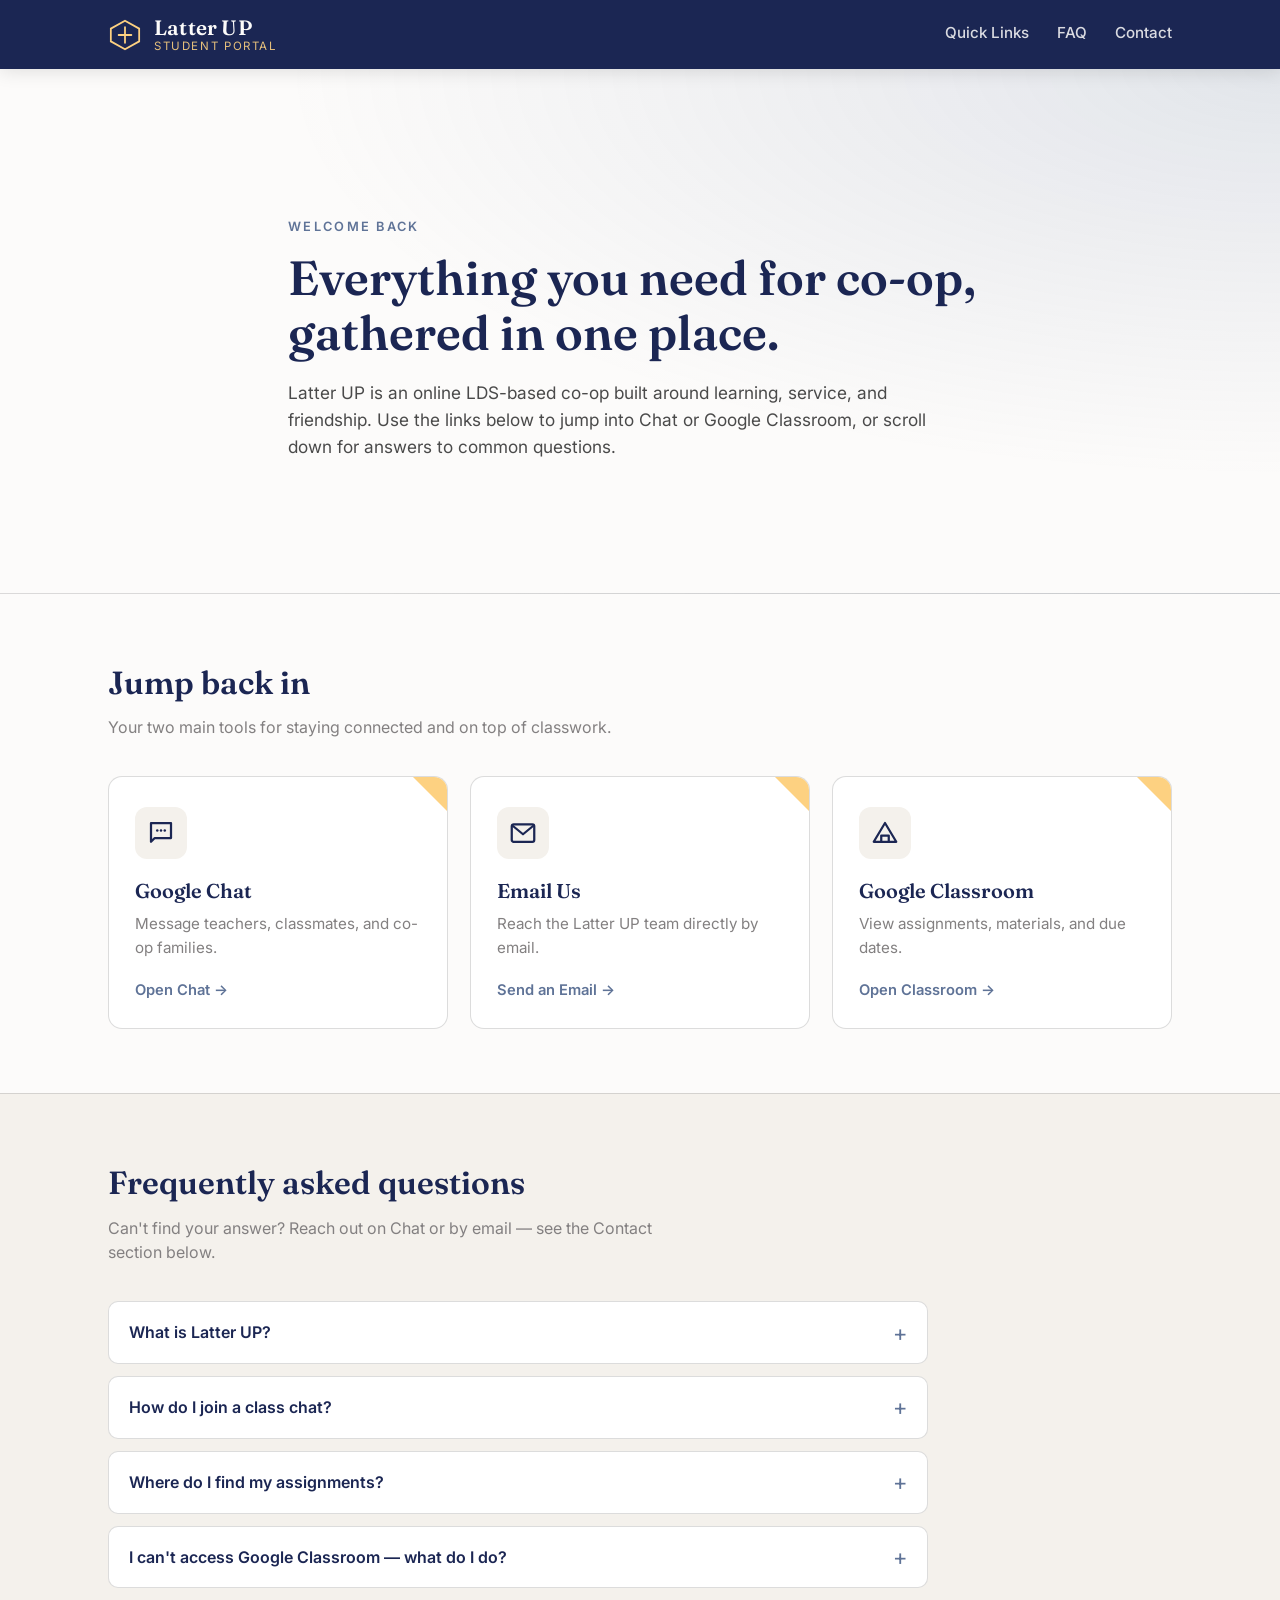
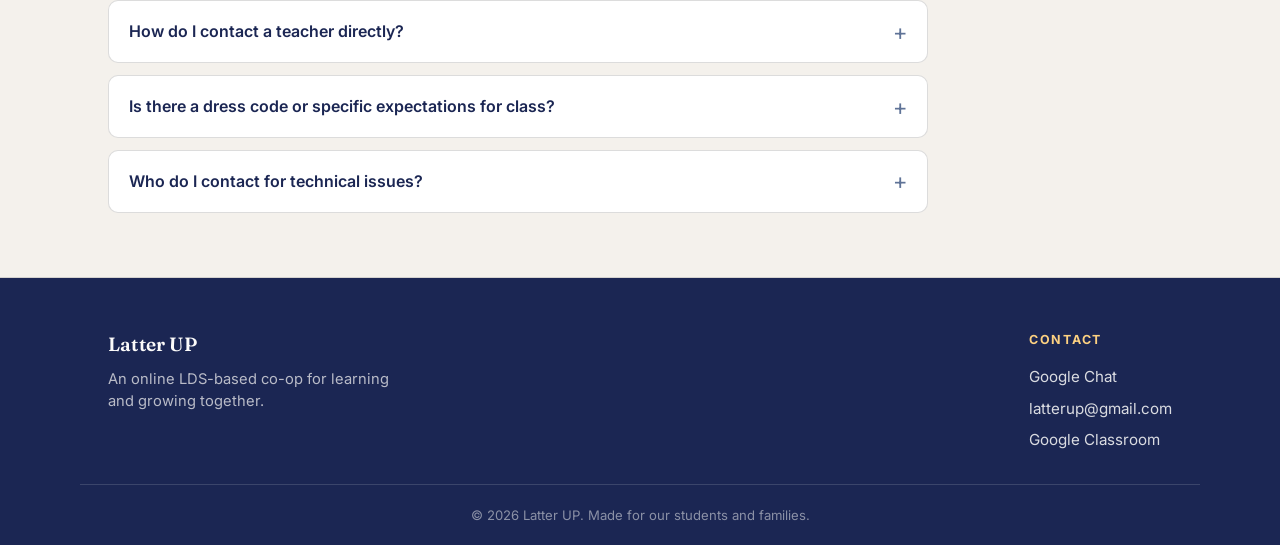
==== index.html @ f92e7be7 "test" ====
<!DOCTYPE html>
<html lang="en">
<head>
<meta charset="UTF-8">
<meta name="viewport" content="width=device-width, initial-scale=1.0">
<title>Latter UP — Student Portal</title>
<meta name="description" content="Student portal for Latter UP, an online LDS-based co-op. Find quick links to Google Chat, email, Google Classroom, and answers to common questions.">
<link rel="icon" href="assets/favicon.svg" type="image/svg+xml">
<link rel="preconnect" href="https://fonts.googleapis.com">
<link rel="preconnect" href="https://fonts.gstatic.com" crossorigin>
<link href="https://fonts.googleapis.com/css2?family=Fraunces:opsz,wght@9..144,400;9..144,500;9..144,600;9..144,700&family=Inter:wght@400;500;600;700&display=swap" rel="stylesheet">
<link rel="stylesheet" href="styles.css">
</head>
<body>

<a class="skip-link" href="#main">Skip to content</a>

<header class="site-header">
  <div class="wrap header-inner">
    <a class="brand" href="#top">
      <span class="brand-mark" aria-hidden="true">
        <svg viewBox="0 0 48 48" width="34" height="34">
          <path d="M24 4 L44 15 V33 L24 44 L4 33 V15 Z" fill="none" stroke="currentColor" stroke-width="2.5"/>
          <path d="M24 13 L24 35 M15 24 L33 24" stroke="currentColor" stroke-width="2.5" stroke-linecap="round"/>
        </svg>
      </span>
      <span class="brand-text">
        <span class="brand-name">Latter UP</span>
        <span class="brand-sub">Student Portal</span>
      </span>
    </a>
    <nav class="site-nav" aria-label="Primary">
      <a href="#links">Quick Links</a>
      <a href="#faq">FAQ</a>
      <a href="#contact">Contact</a>
    </nav>
  </div>
</header>

<main id="main">

  <section class="hero" id="top">
    <div class="wrap hero-inner">
      <p class="eyebrow">Welcome back</p>
      <h1>Everything you need for co-op,<br> gathered in one place.</h1>
      <p class="hero-lede">
        Latter UP is an online LDS-based co-op built around learning, service, and friendship.
        Use the links below to jump into Chat or Google Classroom, or scroll down for answers
        to common questions.
      </p>
    </div>
  </section>

  <section class="links" id="links">
    <div class="wrap">
      <h2 class="section-title">Jump back in</h2>
      <p class="section-sub">Your two main tools for staying connected and on top of classwork.</p>

      <div class="card-grid">

        <a class="portal-card" href="https://mail.google.com/chat" target="_blank" rel="noopener">
          <span class="corner-fold" aria-hidden="true"></span>
          <span class="card-icon" aria-hidden="true">
            <svg viewBox="0 0 24 24" width="30" height="30" fill="none" stroke="currentColor" stroke-width="1.8">
              <path d="M4 4h16v12H7l-3 3V4z" stroke-linejoin="round"/>
              <circle cx="9" cy="10" r="1" fill="currentColor" stroke="none"/>
              <circle cx="12" cy="10" r="1" fill="currentColor" stroke="none"/>
              <circle cx="15" cy="10" r="1" fill="currentColor" stroke="none"/>
            </svg>
          </span>
          <span class="card-title">Google Chat</span>
          <span class="card-desc">Message teachers, classmates, and co-op families.</span>
          <span class="card-cta">Open Chat →</span>
        </a>

        <a class="portal-card" href="mailto:latterup@gmail.com" target="_blank" rel="noopener">
          <span class="corner-fold" aria-hidden="true"></span>
          <span class="card-icon" aria-hidden="true">
            <svg viewBox="0 0 24 24" width="30" height="30" fill="none" stroke="currentColor" stroke-width="1.8">
              <rect x="3" y="5" width="18" height="14" rx="1.5"/>
              <path d="M3.5 6 12 13 20.5 6" stroke-linecap="round" stroke-linejoin="round"/>
            </svg>
          </span>
          <span class="card-title">Email Us</span>
          <span class="card-desc">Reach the Latter UP team directly by email.</span>
          <span class="card-cta">Send an Email →</span>
        </a>

        <a class="portal-card" href="https://classroom.google.com" target="_blank" rel="noopener">
          <span class="corner-fold" aria-hidden="true"></span>
          <span class="card-icon" aria-hidden="true">
            <svg viewBox="0 0 24 24" width="30" height="30" fill="none" stroke="currentColor" stroke-width="1.8">
              <path d="M3 19 12 4l9 15z" stroke-linejoin="round"/>
              <path d="M9 19v-5h6v5" stroke-linejoin="round"/>
            </svg>
          </span>
          <span class="card-title">Google Classroom</span>
          <span class="card-desc">View assignments, materials, and due dates.</span>
          <span class="card-cta">Open Classroom →</span>
        </a>

      </div>
    </div>
  </section>

  <section class="faq" id="faq">
    <div class="wrap">
      <h2 class="section-title">Frequently asked questions</h2>
      <p class="section-sub">Can't find your answer? Reach out on Chat or by email — see the Contact section below.</p>

      <!-- =====================================================
           FAQ LIST — edit directly here, no separate file needed.

           TO ADD A QUESTION:
             Copy one whole <details class="faq-item"> ... </details>
             block below and paste it before </div> (the closing
             tag right above the comment that says END FAQ LIST).
             Change the question text inside <summary> and the
             answer text inside <div class="faq-answer">.

           TO REMOVE A QUESTION:
             Delete its whole <details class="faq-item"> ... </details>
             block.

           TO EDIT A QUESTION:
             Just change the text. You can use <a href="...">link
             text</a> for links inside an answer.
           ===================================================== -->
      <div class="faq-list">

        <details class="faq-item">
          <summary class="faq-question">What is Latter UP?</summary>
          <div class="faq-answer">
            <p>Latter UP is an online, LDS-based co-op that brings students together for classes, community, and gospel learning in a virtual setting.</p>
          </div>
        </details>

        <details class="faq-item">
          <summary class="faq-question">How do I join a class chat?</summary>
          <div class="faq-answer">
            <p>Click the Google Chat button above, or go directly to <a href="https://mail.google.com/chat" target="_blank" rel="noopener">mail.google.com/chat</a>. Make sure you're signed in with the Google account you registered with.</p>
          </div>
        </details>

        <details class="faq-item">
          <summary class="faq-question">Where do I find my assignments?</summary>
          <div class="faq-answer">
            <p>All assignments, materials, and due dates are posted in Google Classroom. Use the Google Classroom button above to jump straight there.</p>
          </div>
        </details>

        <details class="faq-item">
          <summary class="faq-question">I can't access Google Classroom — what do I do?</summary>
          <div class="faq-answer">
            <p>First, make sure you're logged in with the correct Google account. If you're still having trouble, message us on Google Chat or send an email to <a href="mailto:studentleadership@latterup.org">studentleadership@latterup.org</a> and we'll get you sorted out.</p>
          </div>
        </details>

        <details class="faq-item">
          <summary class="faq-question">How do I contact a teacher directly?</summary>
          <div class="faq-answer">
            <p>Teachers can be messaged directly through Google Chat. If you're not sure who to reach out to, send a general message or email and we'll point you in the right direction.</p>
          </div>
        </details>

        <details class="faq-item">
          <summary class="faq-question">Is there a dress code or specific expectations for class?</summary>
          <div class="faq-answer">
            <p>Yes — expectations are outlined in each class's Google Classroom page under the "About" section. If you can't find them, ask your teacher directly.</p>
          </div>
        </details>

        <details class="faq-item">
          <summary class="faq-question">Who do I contact for technical issues?</summary>
          <div class="faq-answer">
            <p>For any tech trouble (login issues, video/audio problems, etc.), email <a href="mailto:studentleadership@latterup.org">studentleadership@latterup.org</a> and include a short description of the issue.</p>
          </div>
        </details>

      </div>
      <!-- END FAQ LIST -->

    </div>
  </section>

</main>

<footer class="site-footer" id="contact">
  <div class="wrap footer-inner">
    <div class="footer-brand">
      <span class="brand-name">Latter UP</span>
      <p>An online LDS-based co-op for learning and growing together.</p>
    </div>
    <div class="footer-links">
      <h3>Contact</h3>
      <a href="https://mail.google.com/chat" target="_blank" rel="noopener">Google Chat</a>
      <a href="mailto:latterup@gmail.com">latterup@gmail.com</a>
      <a href="https://classroom.google.com" target="_blank" rel="noopener">Google Classroom</a>
    </div>
  </div>
  <p class="footer-note">© <span id="year"></span> Latter UP. Made for our students and families.</p>
</footer>

<script src="script.js"></script>
</body>
</html>
---- styles.css ----
/* ==========================================================================
   Latter UP Student Portal — Styles
   Theme tokens live at the top of this file. Change colors/fonts here.
   ========================================================================== */

:root {
  /* --- Brand palette (from the provided hex codes) --- */
  --navy: #1B2653;      /* headers, nav, primary text on light */
  --slate: #5F7397;     /* secondary accents, links, hover */
  --cream: #FCFBFA;     /* page background */
  --stone: #838081;     /* muted text, borders */
  --gold: #FDD181;      /* CTA accent, highlights */

  /* --- Derived tones --- */
  --navy-soft: #26315f;
  --cream-dim: #f4f1ec;
  --gold-deep: #f0b95a;
  --stone-line: rgba(131, 128, 129, 0.28);

  /* --- Type --- */
  --font-display: 'Fraunces', Georgia, serif;
  --font-body: 'Inter', -apple-system, BlinkMacSystemFont, 'Segoe UI', sans-serif;

  /* --- Layout --- */
  --wrap: 1120px;
  --radius: 14px;
  --shadow: 0 10px 30px -12px rgba(27, 38, 83, 0.25);
}

* { box-sizing: border-box; }
html { scroll-behavior: smooth; }

body {
  margin: 0;
  font-family: var(--font-body);
  background: var(--cream);
  color: var(--navy);
  line-height: 1.55;
  -webkit-font-smoothing: antialiased;
}

img, svg { display: block; max-width: 100%; }

.wrap {
  max-width: var(--wrap);
  margin: 0 auto;
  padding: 0 28px;
}

a { color: inherit; text-decoration: none; }

.skip-link {
  position: absolute;
  left: -999px;
  top: auto;
  background: var(--navy);
  color: var(--cream);
  padding: 12px 18px;
  border-radius: 8px;
  z-index: 100;
}
.skip-link:focus {
  left: 16px;
  top: 16px;
}

:focus-visible {
  outline: 3px solid var(--gold-deep);
  outline-offset: 3px;
}

/* ---------- Header ---------- */
.site-header {
  background: var(--navy);
  color: var(--cream);
  position: sticky;
  top: 0;
  z-index: 50;
  box-shadow: 0 2px 18px rgba(0,0,0,0.12);
}

.header-inner {
  display: flex;
  align-items: center;
  justify-content: space-between;
  padding-top: 16px;
  padding-bottom: 16px;
}

.brand {
  display: flex;
  align-items: center;
  gap: 12px;
}
.brand-mark {
  color: var(--gold);
  display: inline-flex;
  flex-shrink: 0;
}
.brand-text {
  display: flex;
  flex-direction: column;
  line-height: 1.15;
}
.brand-name {
  font-family: var(--font-display);
  font-weight: 600;
  font-size: 1.3rem;
  letter-spacing: 0.01em;
}
.brand-sub {
  font-size: 0.72rem;
  text-transform: uppercase;
  letter-spacing: 0.14em;
  color: var(--gold);
  opacity: 0.9;
}

.site-nav {
  display: flex;
  gap: 28px;
}
.site-nav a {
  font-size: 0.95rem;
  font-weight: 500;
  color: var(--cream);
  opacity: 0.85;
  position: relative;
  padding-bottom: 4px;
  transition: opacity 0.2s ease;
}
.site-nav a:hover { opacity: 1; }
.site-nav a::after {
  content: "";
  position: absolute;
  left: 0; bottom: 0;
  width: 0%;
  height: 2px;
  background: var(--gold);
  transition: width 0.25s ease;
}
.site-nav a:hover::after { width: 100%; }

/* ---------- Hero ---------- */
.hero {
  background:
    radial-gradient(ellipse at top right, rgba(95,115,151,0.16), transparent 55%),
    var(--cream);
  border-bottom: 1px solid var(--stone-line);
}
.hero-inner {
  padding: 84px 28px 68px;
  max-width: 760px;
}
.eyebrow {
  font-size: 0.8rem;
  text-transform: uppercase;
  letter-spacing: 0.18em;
  color: var(--slate);
  font-weight: 600;
  margin: 0 0 14px;
}
.hero h1 {
  font-family: var(--font-display);
  font-weight: 600;
  font-size: clamp(2rem, 4.2vw, 3rem);
  line-height: 1.14;
  margin: 0 0 20px;
  color: var(--navy);
}
.hero-lede {
  font-size: 1.08rem;
  color: #4a4a4a;
  max-width: 58ch;
  margin: 0;
}

/* ---------- Section scaffolding ---------- */
section { padding: 64px 0; }
.section-title {
  font-family: var(--font-display);
  font-weight: 600;
  font-size: clamp(1.5rem, 2.6vw, 2rem);
  margin: 0 0 8px;
  color: var(--navy);
}
.section-sub {
  color: var(--stone);
  margin: 0 0 36px;
  max-width: 60ch;
  font-size: 1rem;
}

/* ---------- Portal link cards (signature element) ---------- */
.card-grid {
  display: grid;
  grid-template-columns: repeat(auto-fit, minmax(260px, 1fr));
  gap: 22px;
}

.portal-card {
  position: relative;
  display: flex;
  flex-direction: column;
  gap: 6px;
  background: #ffffff;
  border: 1px solid var(--stone-line);
  border-radius: var(--radius);
  padding: 30px 26px 26px;
  overflow: hidden;
  transition: transform 0.22s ease, box-shadow 0.22s ease, border-color 0.22s ease;
}

.portal-card .corner-fold {
  position: absolute;
  top: 0; right: 0;
  width: 0;
  height: 0;
  border-style: solid;
  border-width: 0 34px 34px 0;
  border-color: transparent var(--gold) transparent transparent;
  transition: border-width 0.22s ease;
}

.portal-card:hover,
.portal-card:focus-visible {
  transform: translateY(-4px);
  box-shadow: var(--shadow);
  border-color: var(--slate);
}
.portal-card:hover .corner-fold {
  border-width: 0 44px 44px 0;
}

.card-icon {
  color: var(--navy);
  background: var(--cream-dim);
  width: 52px;
  height: 52px;
  border-radius: 12px;
  display: flex;
  align-items: center;
  justify-content: center;
  margin-bottom: 10px;
}

.card-title {
  font-family: var(--font-display);
  font-weight: 600;
  font-size: 1.25rem;
  color: var(--navy);
}
.card-desc {
  color: var(--stone);
  font-size: 0.95rem;
}
.card-cta {
  margin-top: 14px;
  font-weight: 600;
  font-size: 0.92rem;
  color: var(--slate);
}
.portal-card:hover .card-cta { color: var(--navy); }

/* ---------- FAQ ---------- */
.faq { background: var(--cream-dim); border-top: 1px solid var(--stone-line); border-bottom: 1px solid var(--stone-line); }

.faq-list {
  display: flex;
  flex-direction: column;
  gap: 12px;
  max-width: 820px;
}

.faq-item {
  background: #ffffff;
  border: 1px solid var(--stone-line);
  border-radius: 10px;
  overflow: hidden;
}

/* Native <details>/<summary> — remove default browser arrow/triangle */
.faq-item summary.faq-question {
  list-style: none;
}
.faq-item summary.faq-question::-webkit-details-marker {
  display: none;
}

.faq-question {
  width: 100%;
  text-align: left;
  background: none;
  border: none;
  cursor: pointer;
  font-family: var(--font-body);
  font-weight: 600;
  font-size: 1rem;
  color: var(--navy);
  padding: 18px 50px 18px 20px;
  position: relative;
  display: flex;
  align-items: center;
}

.faq-question::after {
  content: "+";
  position: absolute;
  right: 20px;
  top: 50%;
  transform: translateY(-50%);
  font-size: 1.4rem;
  font-weight: 400;
  color: var(--slate);
  transition: transform 0.25s ease, color 0.25s ease;
}

.faq-item[open] .faq-question::after {
  transform: translateY(-50%) rotate(45deg);
  color: var(--gold-deep);
}

.faq-answer {
  color: #4a4a4a;
  font-size: 0.97rem;
  padding: 0 20px 20px;
}

.faq-answer p {
  margin: 0;
}

/* ---------- Footer ---------- */
.site-footer {
  background: var(--navy);
  color: var(--cream);
  padding: 52px 0 20px;
}
.footer-inner {
  display: flex;
  flex-wrap: wrap;
  justify-content: space-between;
  gap: 32px;
  padding-bottom: 32px;
  border-bottom: 1px solid rgba(252,251,250,0.14);
}
.footer-brand .brand-name {
  font-family: var(--font-display);
  font-size: 1.2rem;
  font-weight: 600;
}
.footer-brand p {
  color: rgba(252,251,250,0.7);
  max-width: 34ch;
  margin-top: 8px;
  font-size: 0.92rem;
}
.footer-links {
  display: flex;
  flex-direction: column;
  gap: 8px;
}
.footer-links h3 {
  font-size: 0.78rem;
  text-transform: uppercase;
  letter-spacing: 0.14em;
  color: var(--gold);
  margin: 0 0 8px;
}
.footer-links a {
  color: rgba(252,251,250,0.85);
  font-size: 0.95rem;
  transition: color 0.2s ease;
}
.footer-links a:hover { color: var(--gold); }

.footer-note {
  text-align: center;
  color: rgba(252,251,250,0.5);
  font-size: 0.82rem;
  margin: 20px 0 0;
}

/* ---------- Responsive ---------- */
@media (max-width: 640px) {
  .site-nav { gap: 18px; }
  .header-inner { flex-wrap: wrap; gap: 12px; }
  .hero-inner { padding: 56px 24px 48px; }
  section { padding: 48px 0; }
}
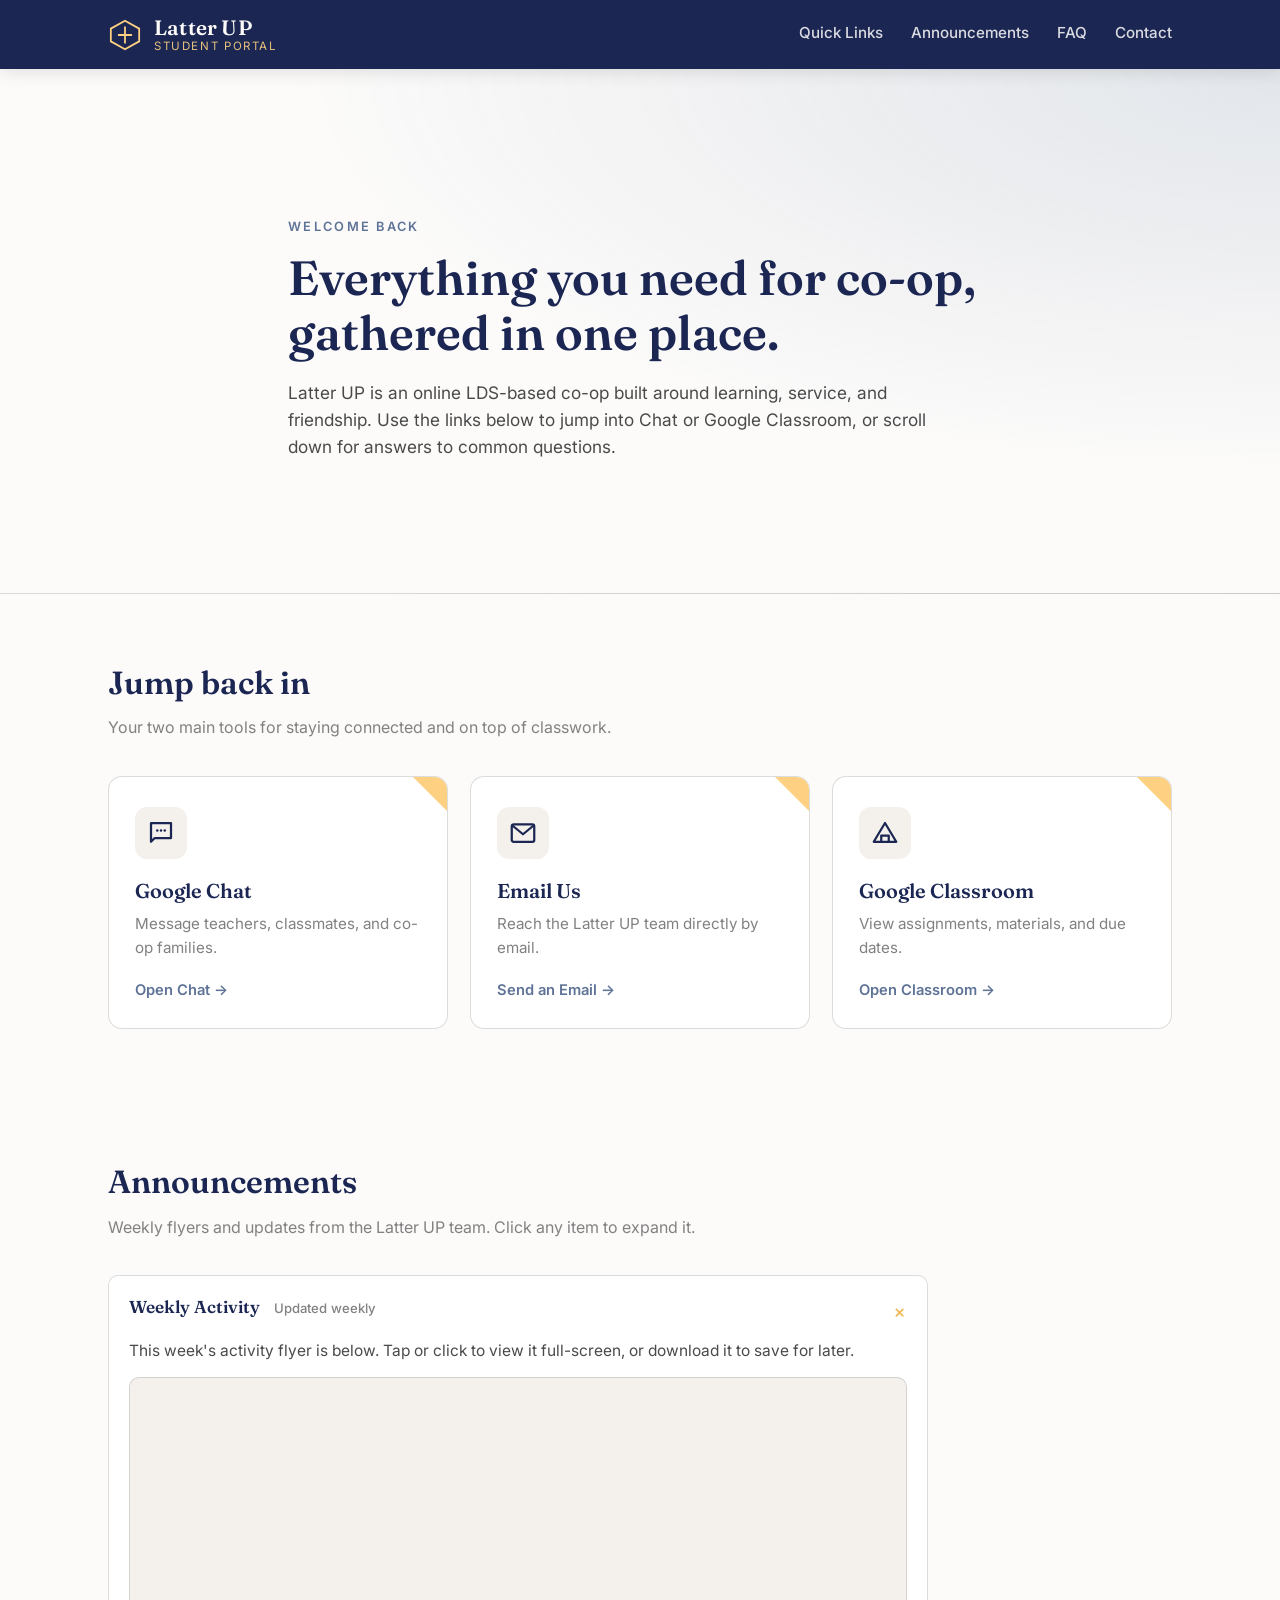
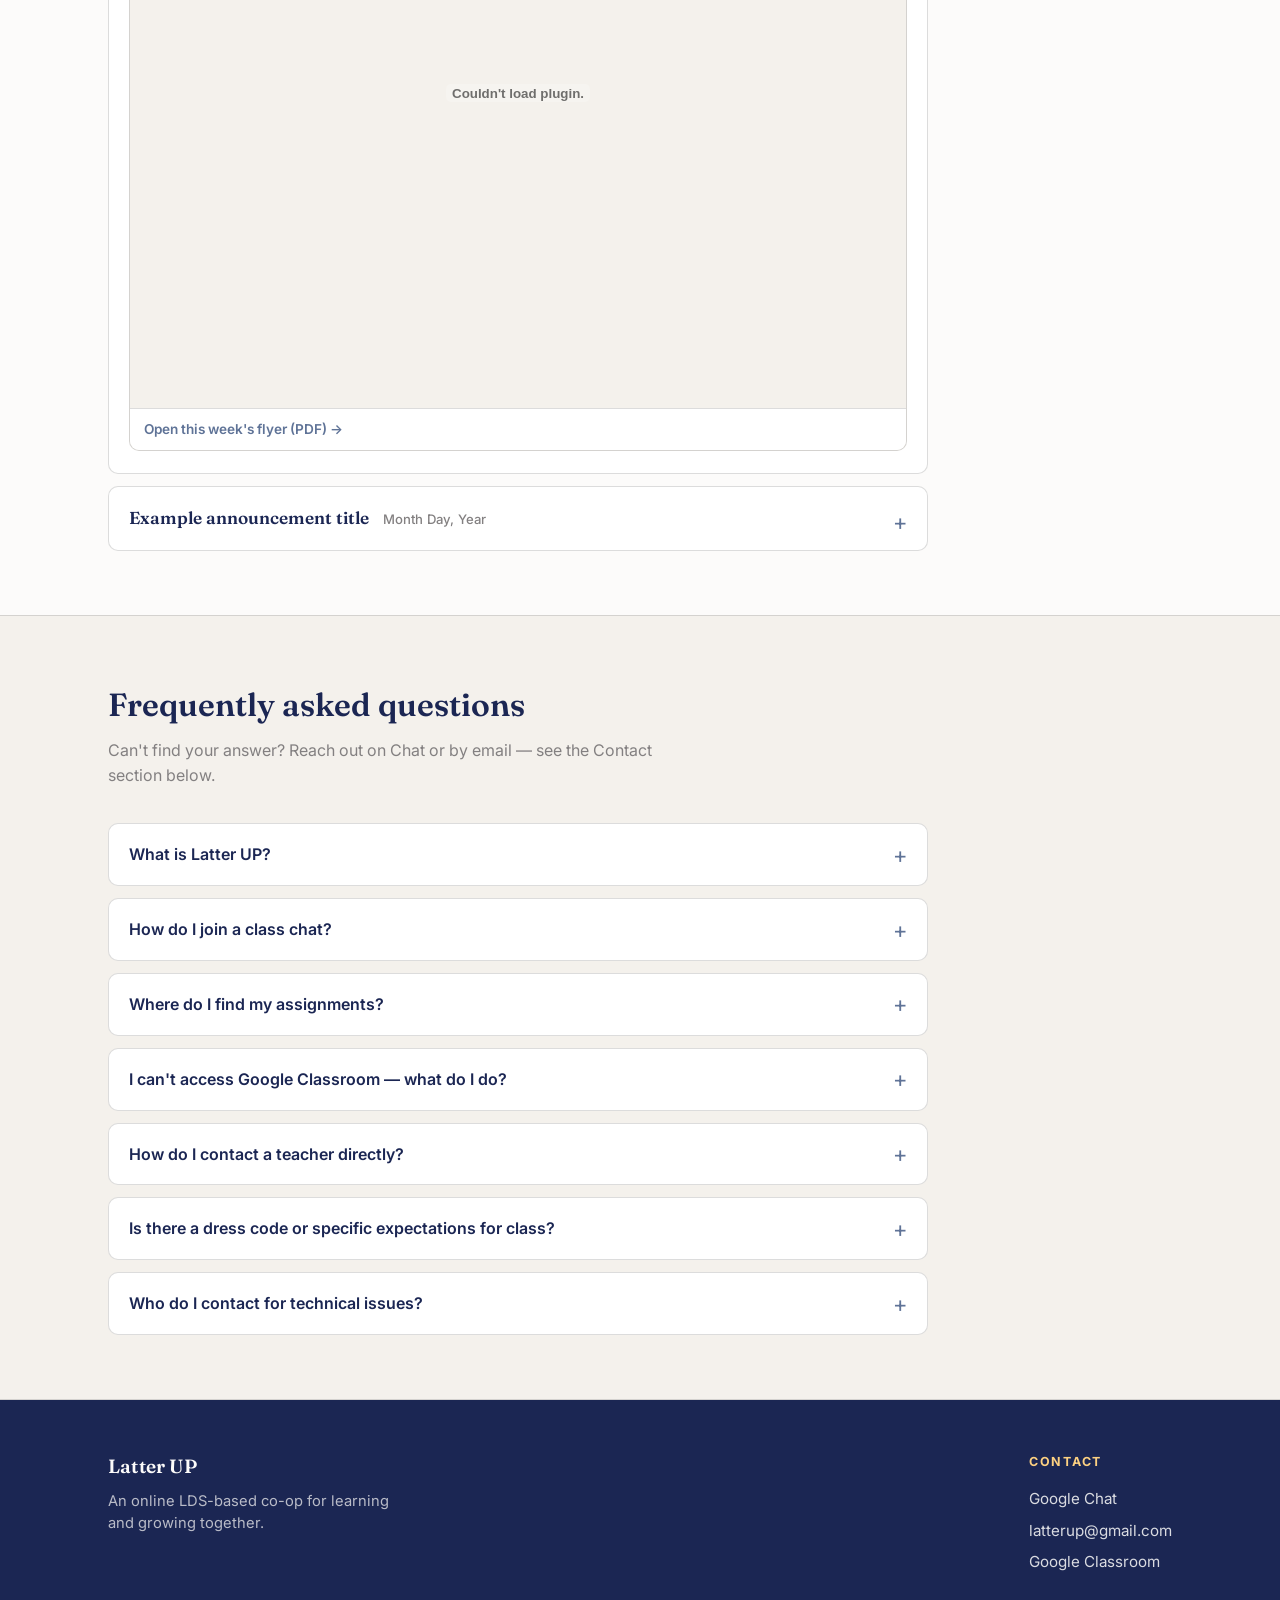
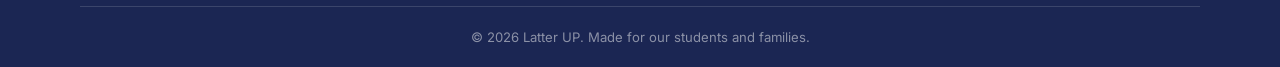
==== commit c9d9c19c: "test" ====
--- a/index.html
+++ b/index.html
@@ -31,6 +31,7 @@
     </a>
     <nav class="site-nav" aria-label="Primary">
       <a href="#links">Quick Links</a>
+      <a href="#announcements">Announcements</a>
       <a href="#faq">FAQ</a>
       <a href="#contact">Contact</a>
     </nav>
@@ -103,83 +104,19 @@
     </div>
   </section>
 
+  <section class="announcements" id="announcements">
+    <div class="wrap">
+      <h2 class="section-title">Announcements</h2>
+      <p class="section-sub">Weekly flyers and updates from the Latter UP team. Click any item to expand it.</p>
+      <div id="announcements-list" class="announcements-list"><!-- Populated by announcements-data.js --></div>
+    </div>
+  </section>
+
   <section class="faq" id="faq">
     <div class="wrap">
       <h2 class="section-title">Frequently asked questions</h2>
       <p class="section-sub">Can't find your answer? Reach out on Chat or by email — see the Contact section below.</p>
-
-      <!-- =====================================================
-           FAQ LIST — edit directly here, no separate file needed.
-
-           TO ADD A QUESTION:
-             Copy one whole <details class="faq-item"> ... </details>
-             block below and paste it before </div> (the closing
-             tag right above the comment that says END FAQ LIST).
-             Change the question text inside <summary> and the
-             answer text inside <div class="faq-answer">.
-
-           TO REMOVE A QUESTION:
-             Delete its whole <details class="faq-item"> ... </details>
-             block.
-
-           TO EDIT A QUESTION:
-             Just change the text. You can use <a href="...">link
-             text</a> for links inside an answer.
-           ===================================================== -->
-      <div class="faq-list">
-
-        <details class="faq-item">
-          <summary class="faq-question">What is Latter UP?</summary>
-          <div class="faq-answer">
-            <p>Latter UP is an online, LDS-based co-op that brings students together for classes, community, and gospel learning in a virtual setting.</p>
-          </div>
-        </details>
-
-        <details class="faq-item">
-          <summary class="faq-question">How do I join a class chat?</summary>
-          <div class="faq-answer">
-            <p>Click the Google Chat button above, or go directly to <a href="https://mail.google.com/chat" target="_blank" rel="noopener">mail.google.com/chat</a>. Make sure you're signed in with the Google account you registered with.</p>
-          </div>
-        </details>
-
-        <details class="faq-item">
-          <summary class="faq-question">Where do I find my assignments?</summary>
-          <div class="faq-answer">
-            <p>All assignments, materials, and due dates are posted in Google Classroom. Use the Google Classroom button above to jump straight there.</p>
-          </div>
-        </details>
-
-        <details class="faq-item">
-          <summary class="faq-question">I can't access Google Classroom — what do I do?</summary>
-          <div class="faq-answer">
-            <p>First, make sure you're logged in with the correct Google account. If you're still having trouble, message us on Google Chat or send an email to <a href="mailto:studentleadership@latterup.org">studentleadership@latterup.org</a> and we'll get you sorted out.</p>
-          </div>
-        </details>
-
-        <details class="faq-item">
-          <summary class="faq-question">How do I contact a teacher directly?</summary>
-          <div class="faq-answer">
-            <p>Teachers can be messaged directly through Google Chat. If you're not sure who to reach out to, send a general message or email and we'll point you in the right direction.</p>
-          </div>
-        </details>
-
-        <details class="faq-item">
-          <summary class="faq-question">Is there a dress code or specific expectations for class?</summary>
-          <div class="faq-answer">
-            <p>Yes — expectations are outlined in each class's Google Classroom page under the "About" section. If you can't find them, ask your teacher directly.</p>
-          </div>
-        </details>
-
-        <details class="faq-item">
-          <summary class="faq-question">Who do I contact for technical issues?</summary>
-          <div class="faq-answer">
-            <p>For any tech trouble (login issues, video/audio problems, etc.), email <a href="mailto:studentleadership@latterup.org">studentleadership@latterup.org</a> and include a short description of the issue.</p>
-          </div>
-        </details>
-
-      </div>
-      <!-- END FAQ LIST -->
-
+      <div id="faq-list" class="faq-list"><!-- Populated by faq-data.js --></div>
     </div>
   </section>
 
@@ -201,6 +138,8 @@
   <p class="footer-note">© <span id="year"></span> Latter UP. Made for our students and families.</p>
 </footer>
 
+<script src="faq-data.js"></script>
+<script src="announcements-data.js"></script>
 <script src="script.js"></script>
 </body>
 </html>
--- a/styles.css
+++ b/styles.css
@@ -262,6 +262,118 @@
 }
 .portal-card:hover .card-cta { color: var(--navy); }
 
+/* ---------- Announcements ---------- */
+.announcements { background: var(--cream); }
+
+.announcements-list {
+  display: flex;
+  flex-direction: column;
+  gap: 12px;
+  max-width: 820px;
+}
+
+.announcement-item {
+  background: #ffffff;
+  border: 1px solid var(--stone-line);
+  border-radius: 10px;
+  overflow: hidden;
+}
+
+.announcement-item summary.announcement-question {
+  list-style: none;
+}
+.announcement-item summary.announcement-question::-webkit-details-marker {
+  display: none;
+}
+
+.announcement-question {
+  width: 100%;
+  cursor: pointer;
+  padding: 18px 50px 18px 20px;
+  position: relative;
+}
+
+.announcement-title-row {
+  display: flex;
+  flex-wrap: wrap;
+  align-items: baseline;
+  gap: 4px 14px;
+}
+
+.announcement-title-text {
+  font-family: var(--font-display);
+  font-weight: 600;
+  font-size: 1.08rem;
+  color: var(--navy);
+}
+
+.announcement-date {
+  font-size: 0.82rem;
+  color: var(--stone);
+  font-weight: 500;
+}
+
+.announcement-question::after {
+  content: "+";
+  position: absolute;
+  right: 20px;
+  top: 18px;
+  font-size: 1.4rem;
+  font-weight: 400;
+  color: var(--slate);
+  transition: transform 0.25s ease, color 0.25s ease;
+}
+
+.announcement-item[open] .announcement-question::after {
+  transform: rotate(45deg);
+  color: var(--gold-deep);
+}
+
+.announcement-answer {
+  color: #4a4a4a;
+  font-size: 0.97rem;
+  padding: 0 20px 22px;
+}
+
+.announcement-answer p {
+  margin: 0 0 14px;
+}
+.announcement-answer p:last-child {
+  margin-bottom: 0;
+}
+
+.pdf-embed {
+  margin-top: 6px;
+  border: 1px solid var(--stone-line);
+  border-radius: 10px;
+  overflow: hidden;
+  background: var(--cream-dim);
+}
+
+.pdf-frame {
+  width: 100%;
+  height: 70vh;
+  min-height: 420px;
+  max-height: 800px;
+  display: block;
+  border: none;
+}
+
+.pdf-fallback {
+  margin: 0 !important;
+  padding: 10px 14px;
+  font-size: 0.85rem;
+  border-top: 1px solid var(--stone-line);
+  background: #ffffff;
+}
+.pdf-fallback a {
+  color: var(--slate);
+  font-weight: 600;
+}
+.pdf-fallback a:hover {
+  color: var(--navy);
+}
+
 /* ---------- FAQ ---------- */
 .faq { background: var(--cream-dim); border-top: 1px solid var(--stone-line); border-bottom: 1px solid var(--stone-line); }
 
@@ -289,9 +401,6 @@
 
 .faq-question {
   width: 100%;
-  text-align: left;
-  background: none;
-  border: none;
   cursor: pointer;
   font-family: var(--font-body);
   font-weight: 600;
@@ -299,8 +408,6 @@
   color: var(--navy);
   padding: 18px 50px 18px 20px;
   position: relative;
-  display: flex;
-  align-items: center;
 }
 
 .faq-question::after {
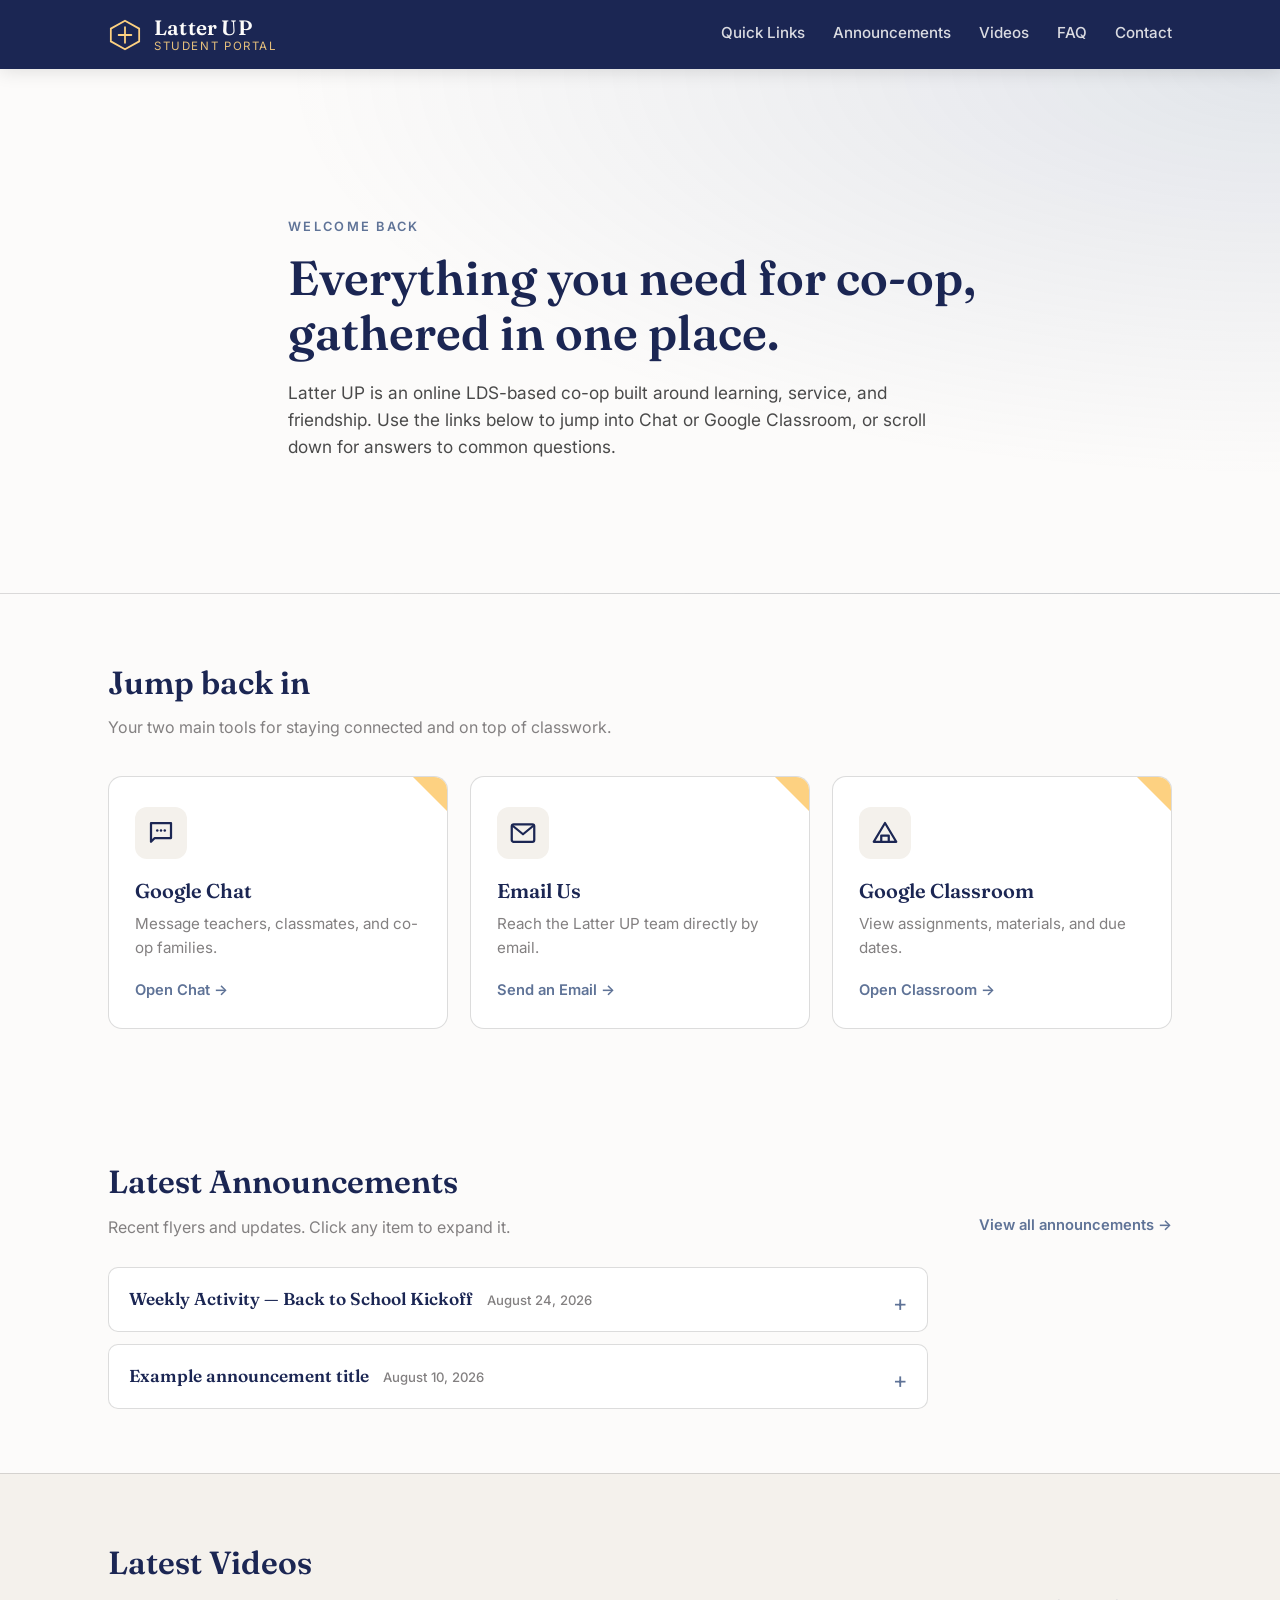
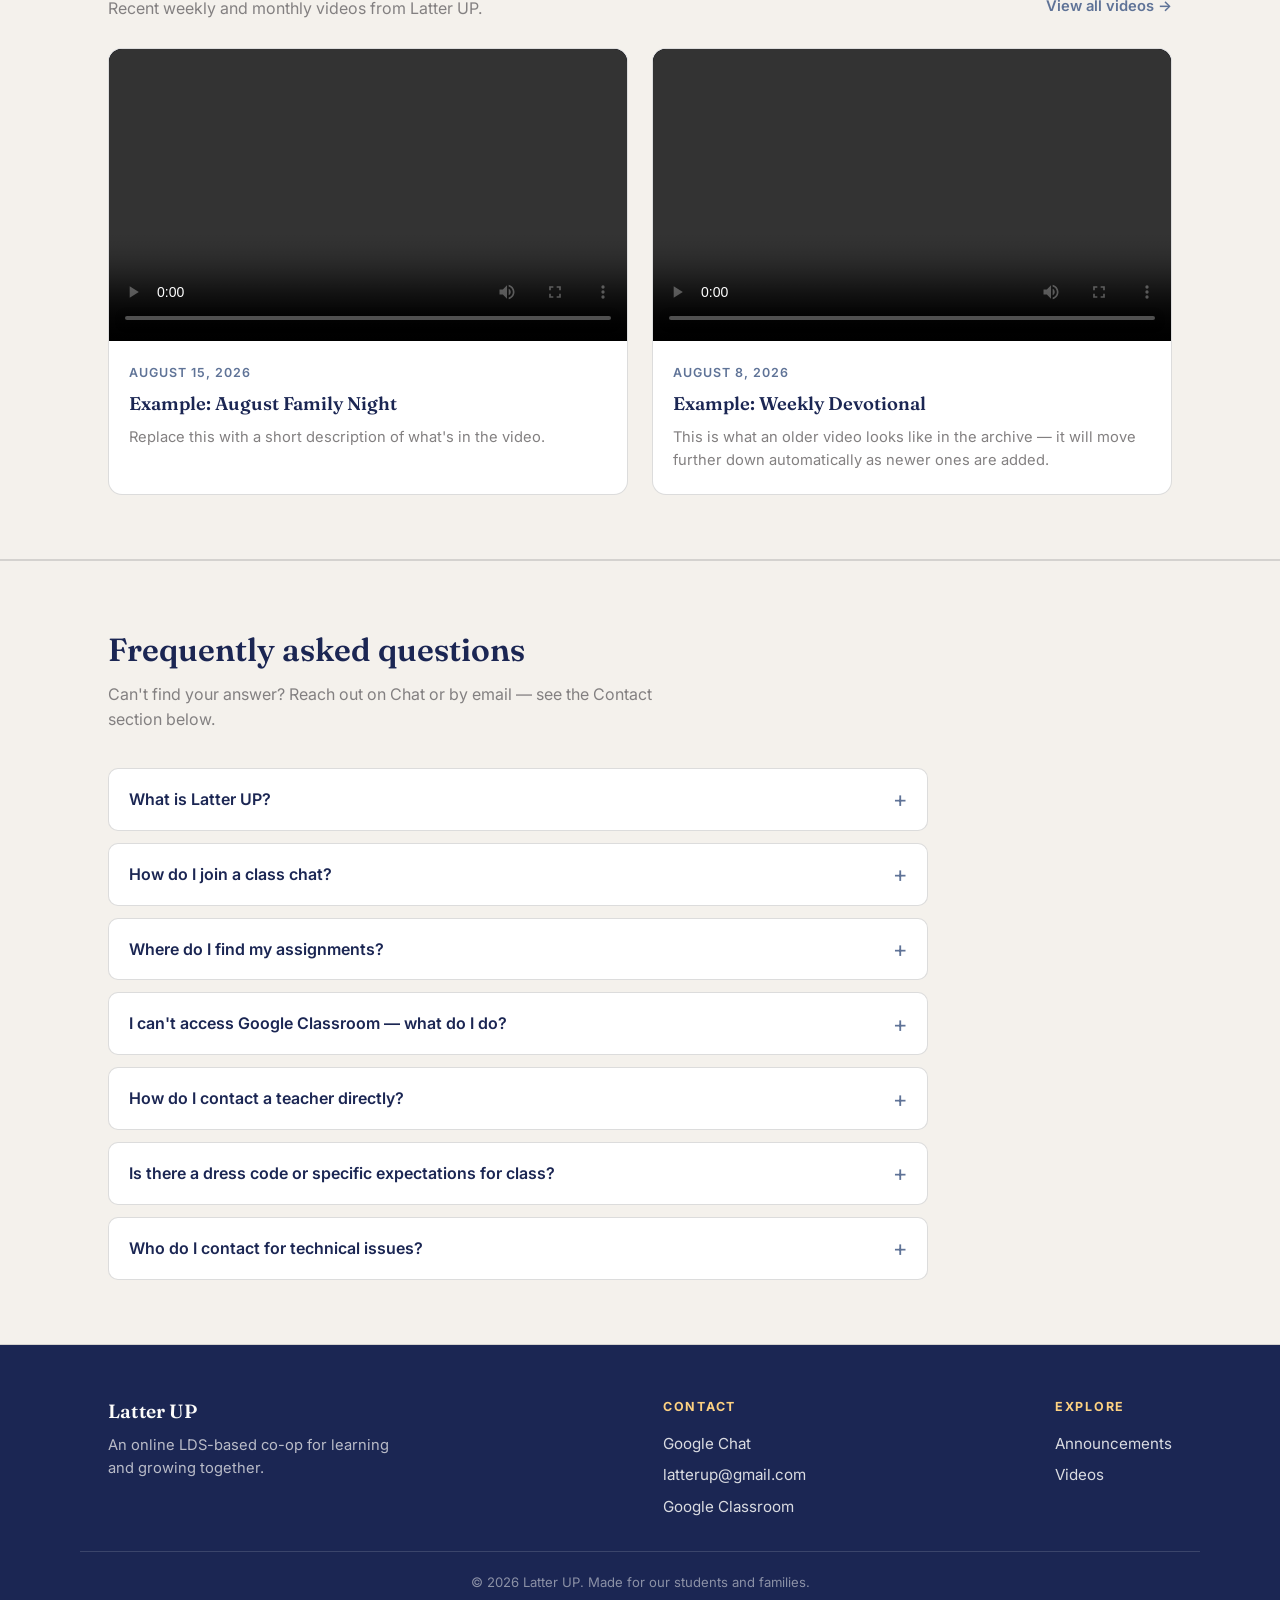
==== commit a10a16af: "added videos" ====
--- a/index.html
+++ b/index.html
@@ -31,7 +31,8 @@
     </a>
     <nav class="site-nav" aria-label="Primary">
       <a href="#links">Quick Links</a>
-      <a href="#announcements">Announcements</a>
+      <a href="announcements.html">Announcements</a>
+      <a href="videos.html">Videos</a>
       <a href="#faq">FAQ</a>
       <a href="#contact">Contact</a>
     </nav>
@@ -106,9 +107,27 @@
 
   <section class="announcements" id="announcements">
     <div class="wrap">
-      <h2 class="section-title">Announcements</h2>
-      <p class="section-sub">Weekly flyers and updates from the Latter UP team. Click any item to expand it.</p>
-      <div id="announcements-list" class="announcements-list"><!-- Populated by announcements-data.js --></div>
+      <div class="section-head-row">
+        <div>
+          <h2 class="section-title">Latest Announcements</h2>
+          <p class="section-sub">Recent flyers and updates. Click any item to expand it.</p>
+        </div>
+        <a class="view-all-link" href="announcements.html">View all announcements →</a>
+      </div>
+      <div id="announcements-preview-list" class="announcements-list"><!-- Populated by announcements-data.js --></div>
+    </div>
+  </section>
+
+  <section class="videos" id="videos">
+    <div class="wrap">
+      <div class="section-head-row">
+        <div>
+          <h2 class="section-title">Latest Videos</h2>
+          <p class="section-sub">Recent weekly and monthly videos from Latter UP.</p>
+        </div>
+        <a class="view-all-link" href="videos.html">View all videos →</a>
+      </div>
+      <div id="videos-preview-list" class="video-grid"><!-- Populated by videos-data.js --></div>
     </div>
   </section>
 
@@ -134,12 +153,18 @@
       <a href="mailto:latterup@gmail.com">latterup@gmail.com</a>
       <a href="https://classroom.google.com" target="_blank" rel="noopener">Google Classroom</a>
     </div>
+    <div class="footer-links">
+      <h3>Explore</h3>
+      <a href="announcements.html">Announcements</a>
+      <a href="videos.html">Videos</a>
+    </div>
   </div>
   <p class="footer-note">© <span id="year"></span> Latter UP. Made for our students and families.</p>
 </footer>
 
 <script src="faq-data.js"></script>
 <script src="announcements-data.js"></script>
+<script src="videos-data.js"></script>
 <script src="script.js"></script>
 </body>
 </html>
--- a/styles.css
+++ b/styles.css
@@ -262,6 +262,130 @@
 }
 .portal-card:hover .card-cta { color: var(--navy); }
 
+/* ---------- Section head row (title + "View all" link) ---------- */
+.section-head-row {
+  display: flex;
+  flex-wrap: wrap;
+  align-items: flex-end;
+  justify-content: space-between;
+  gap: 12px 24px;
+  margin-bottom: 28px;
+}
+.section-head-row .section-title,
+.section-head-row .section-sub {
+  margin-bottom: 0;
+}
+.section-head-row .section-sub {
+  margin-top: 8px;
+}
+
+.view-all-link {
+  flex-shrink: 0;
+  font-weight: 600;
+  font-size: 0.92rem;
+  color: var(--slate);
+  white-space: nowrap;
+  padding-bottom: 2px;
+  border-bottom: 1px solid transparent;
+  transition: color 0.2s ease, border-color 0.2s ease;
+}
+.view-all-link:hover {
+  color: var(--navy);
+  border-color: var(--navy);
+}
+
+/* ---------- Sub-page hero (Announcements / Videos pages) ---------- */
+.page-hero {
+  background:
+    radial-gradient(ellipse at top right, rgba(95,115,151,0.16), transparent 55%),
+    var(--cream);
+  border-bottom: 1px solid var(--stone-line);
+  padding: 48px 0 44px;
+}
+.back-link {
+  display: inline-block;
+  font-size: 0.9rem;
+  font-weight: 600;
+  color: var(--slate);
+  margin-bottom: 18px;
+  transition: color 0.2s ease;
+}
+.back-link:hover { color: var(--navy); }
+
+.page-title {
+  font-family: var(--font-display);
+  font-weight: 600;
+  font-size: clamp(1.8rem, 3.6vw, 2.6rem);
+  margin: 0 0 14px;
+  color: var(--navy);
+}
+
+.announcements-page,
+.videos-page {
+  padding: 56px 0 80px;
+}
+
+/* ---------- Videos ---------- */
+.videos { background: var(--cream-dim); border-top: 1px solid var(--stone-line); border-bottom: 1px solid var(--stone-line); }
+
+.video-grid {
+  display: grid;
+  grid-template-columns: repeat(auto-fit, minmax(280px, 1fr));
+  gap: 24px;
+}
+
+.video-card {
+  background: #ffffff;
+  border: 1px solid var(--stone-line);
+  border-radius: var(--radius);
+  overflow: hidden;
+  display: flex;
+  flex-direction: column;
+}
+
+.video-frame-wrap {
+  position: relative;
+  width: 100%;
+  aspect-ratio: 16 / 9;
+  background: var(--navy);
+}
+.video-frame-wrap iframe,
+.video-frame-wrap video {
+  position: absolute;
+  top: 0; left: 0;
+  width: 100%;
+  height: 100%;
+  border: none;
+  display: block;
+  background: #000;
+}
+
+.video-card-body {
+  padding: 18px 20px 22px;
+}
+
+.video-date {
+  font-size: 0.78rem;
+  text-transform: uppercase;
+  letter-spacing: 0.08em;
+  color: var(--slate);
+  font-weight: 600;
+}
+
+.video-title {
+  font-family: var(--font-display);
+  font-weight: 600;
+  font-size: 1.15rem;
+  color: var(--navy);
+  margin: 6px 0 8px;
+}
+
+.video-desc {
+  color: var(--stone);
+  font-size: 0.92rem;
+  margin: 0;
+}
+
 /* ---------- Announcements ---------- */
 .announcements { background: var(--cream); }
 
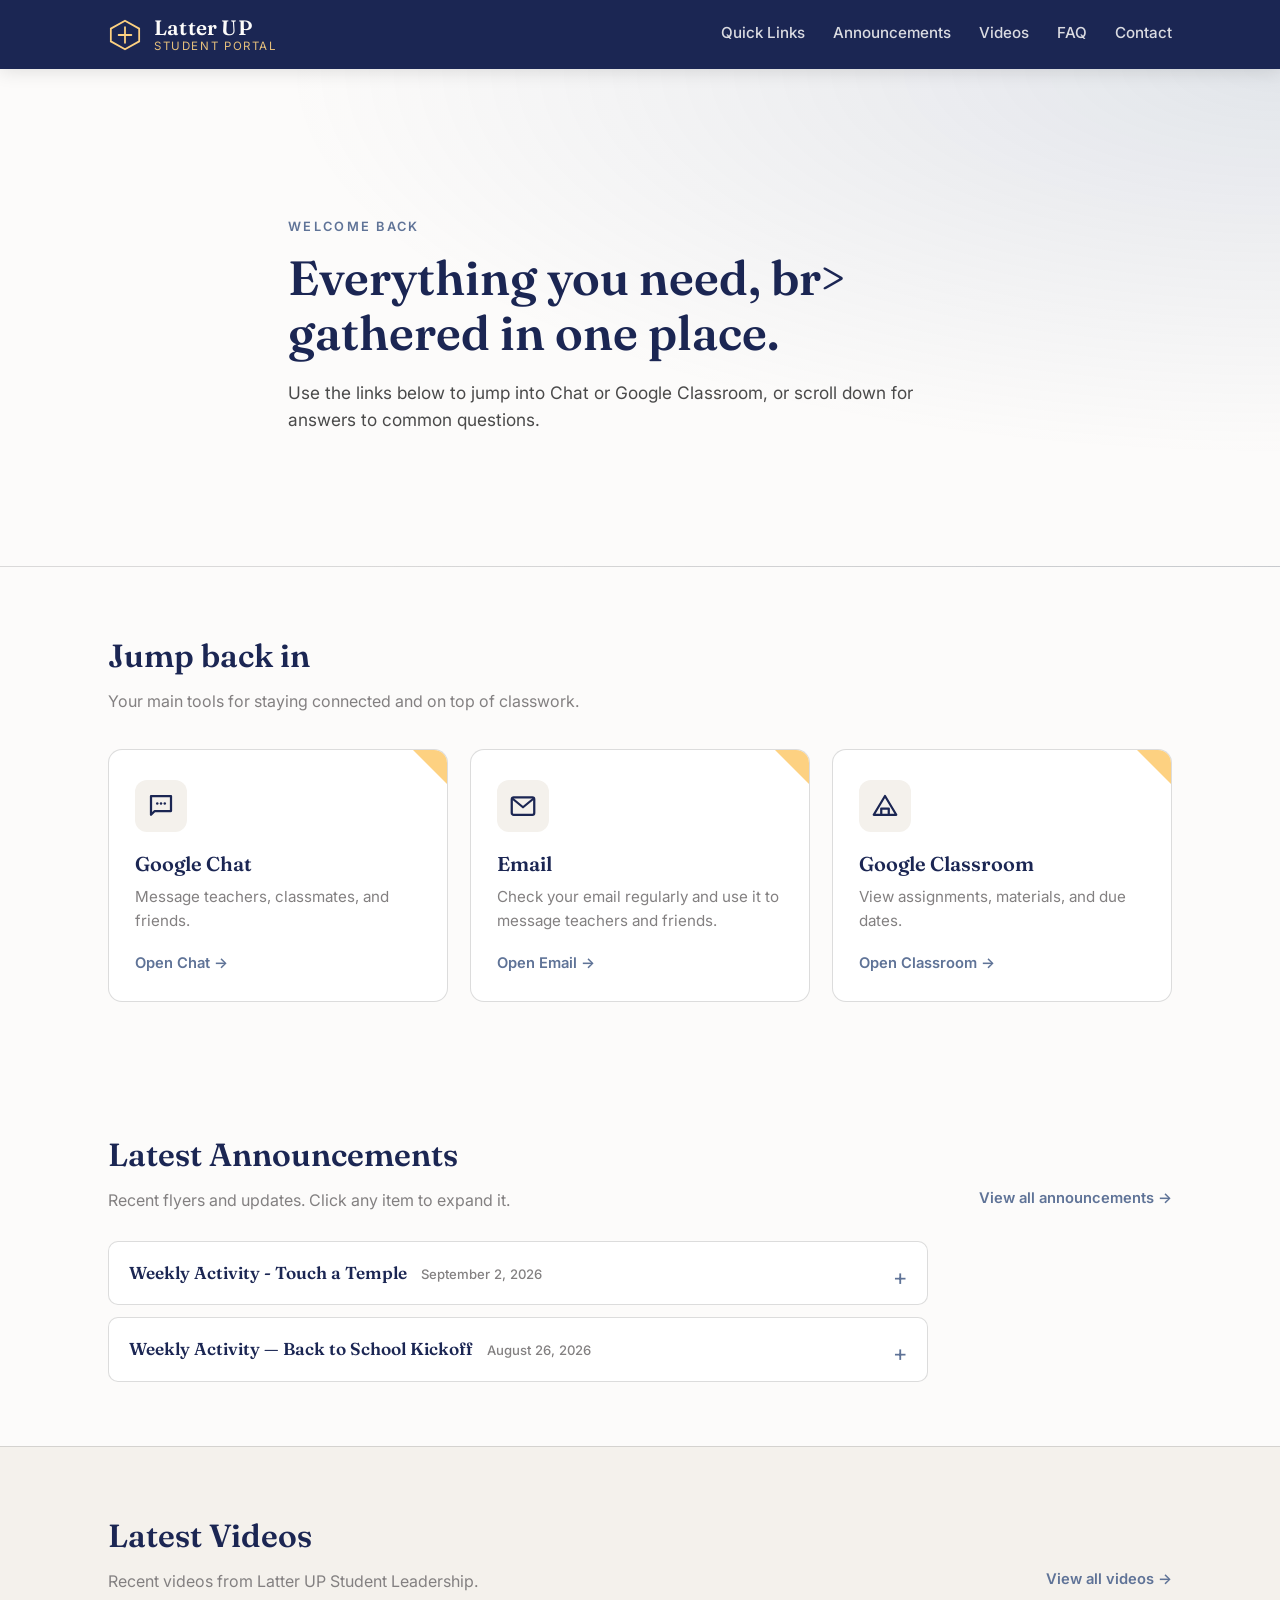
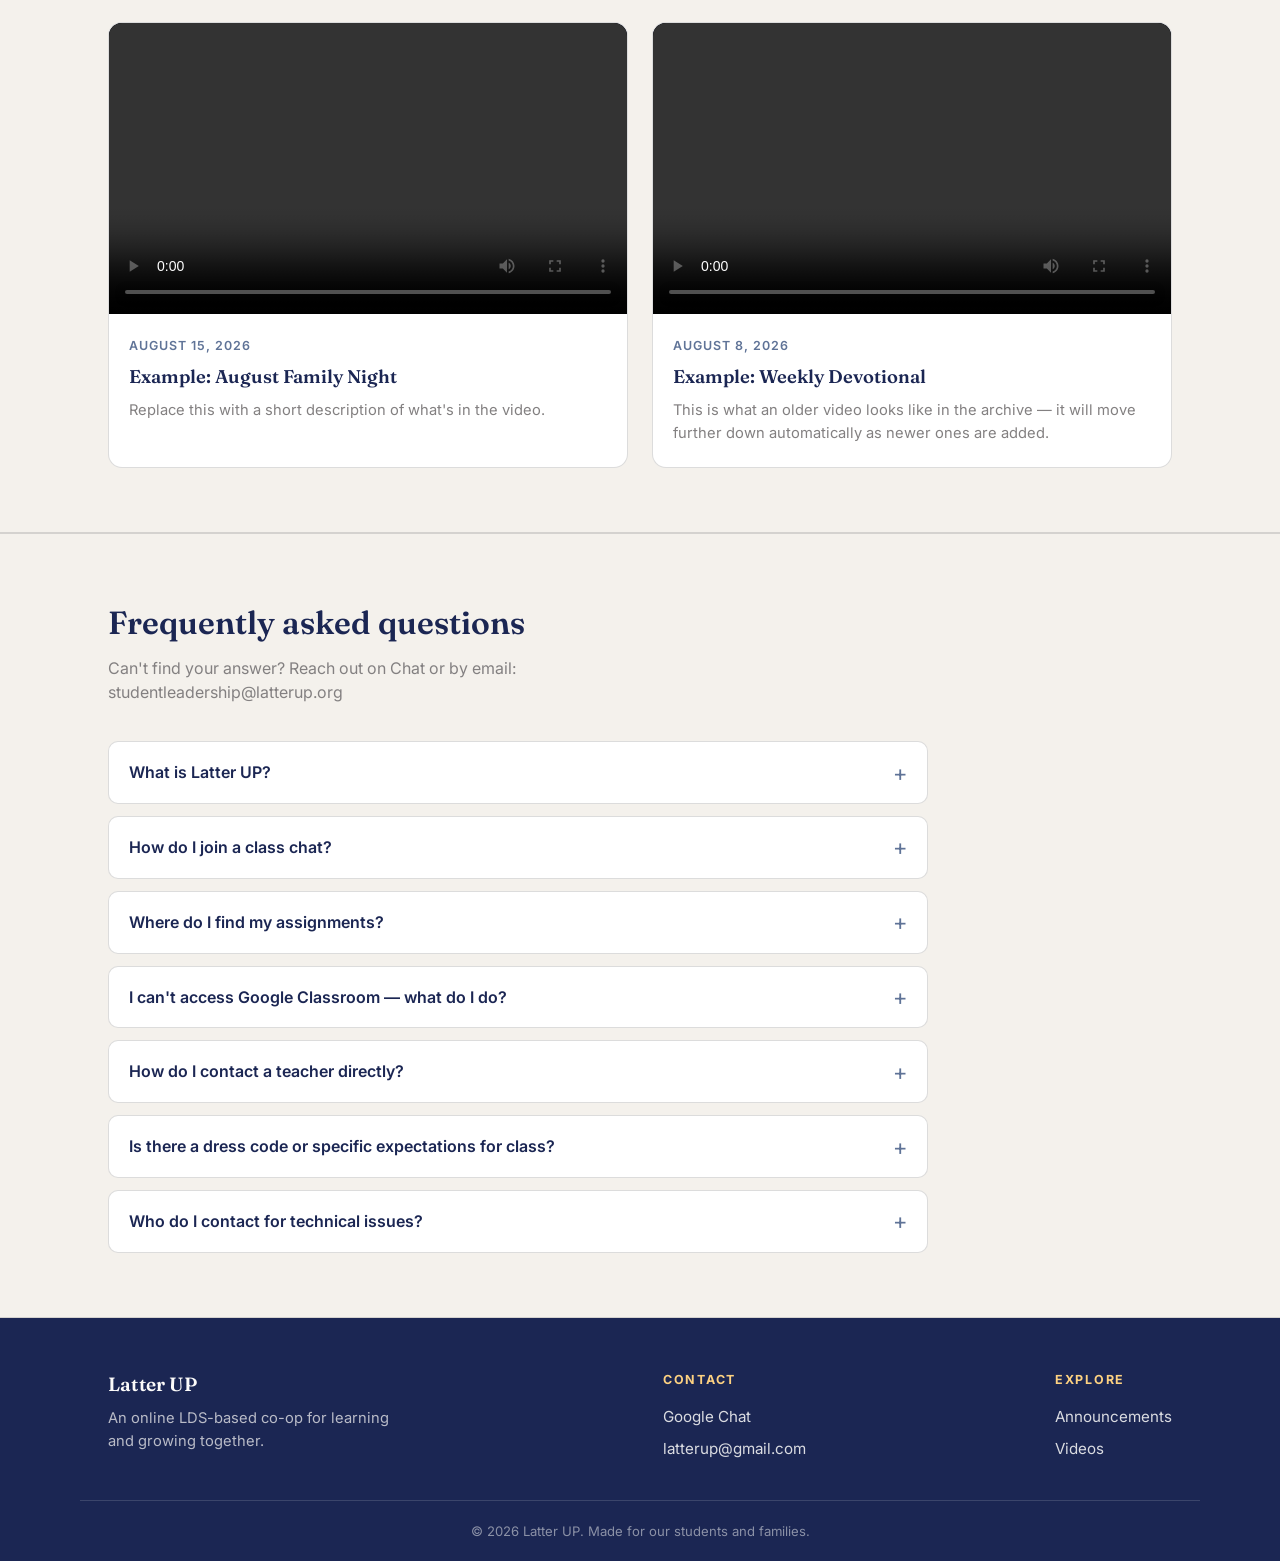
==== commit 411df610: "updates" ====
--- a/index.html
+++ b/index.html
@@ -44,9 +44,8 @@
   <section class="hero" id="top">
     <div class="wrap hero-inner">
       <p class="eyebrow">Welcome back</p>
-      <h1>Everything you need for co-op,<br> gathered in one place.</h1>
+      <h1>Everything you need, br> gathered in one place.</h1>
       <p class="hero-lede">
-        Latter UP is an online LDS-based co-op built around learning, service, and friendship.
         Use the links below to jump into Chat or Google Classroom, or scroll down for answers
         to common questions.
       </p>
@@ -56,7 +55,7 @@
   <section class="links" id="links">
     <div class="wrap">
       <h2 class="section-title">Jump back in</h2>
-      <p class="section-sub">Your two main tools for staying connected and on top of classwork.</p>
+      <p class="section-sub">Your main tools for staying connected and on top of classwork.</p>
 
       <div class="card-grid">
 
@@ -71,11 +70,11 @@
             </svg>
           </span>
           <span class="card-title">Google Chat</span>
-          <span class="card-desc">Message teachers, classmates, and co-op families.</span>
+          <span class="card-desc">Message teachers, classmates, and friends.</span>
           <span class="card-cta">Open Chat →</span>
         </a>
 
-        <a class="portal-card" href="mailto:latterup@gmail.com" target="_blank" rel="noopener">
+        <a class="portal-card" href="https://mail.google.com" target="_blank" rel="noopener">
           <span class="corner-fold" aria-hidden="true"></span>
           <span class="card-icon" aria-hidden="true">
             <svg viewBox="0 0 24 24" width="30" height="30" fill="none" stroke="currentColor" stroke-width="1.8">
@@ -83,9 +82,9 @@
               <path d="M3.5 6 12 13 20.5 6" stroke-linecap="round" stroke-linejoin="round"/>
             </svg>
           </span>
-          <span class="card-title">Email Us</span>
-          <span class="card-desc">Reach the Latter UP team directly by email.</span>
-          <span class="card-cta">Send an Email →</span>
+          <span class="card-title">Email</span>
+          <span class="card-desc">Check your email regularly and use it to message teachers and friends.</span>
+          <span class="card-cta">Open Email →</span>
         </a>
 
         <a class="portal-card" href="https://classroom.google.com" target="_blank" rel="noopener">
@@ -123,7 +122,7 @@
       <div class="section-head-row">
         <div>
           <h2 class="section-title">Latest Videos</h2>
-          <p class="section-sub">Recent weekly and monthly videos from Latter UP.</p>
+          <p class="section-sub">Recent videos from Latter UP Student Leadership.</p>
         </div>
         <a class="view-all-link" href="videos.html">View all videos →</a>
       </div>
@@ -134,7 +133,7 @@
   <section class="faq" id="faq">
     <div class="wrap">
       <h2 class="section-title">Frequently asked questions</h2>
-      <p class="section-sub">Can't find your answer? Reach out on Chat or by email — see the Contact section below.</p>
+      <p class="section-sub">Can't find your answer? Reach out on Chat or by email: studentleadership@latterup.org </p>
       <div id="faq-list" class="faq-list"><!-- Populated by faq-data.js --></div>
     </div>
   </section>
@@ -151,7 +150,6 @@
       <h3>Contact</h3>
       <a href="https://mail.google.com/chat" target="_blank" rel="noopener">Google Chat</a>
       <a href="mailto:latterup@gmail.com">latterup@gmail.com</a>
-      <a href="https://classroom.google.com" target="_blank" rel="noopener">Google Classroom</a>
     </div>
     <div class="footer-links">
       <h3>Explore</h3>
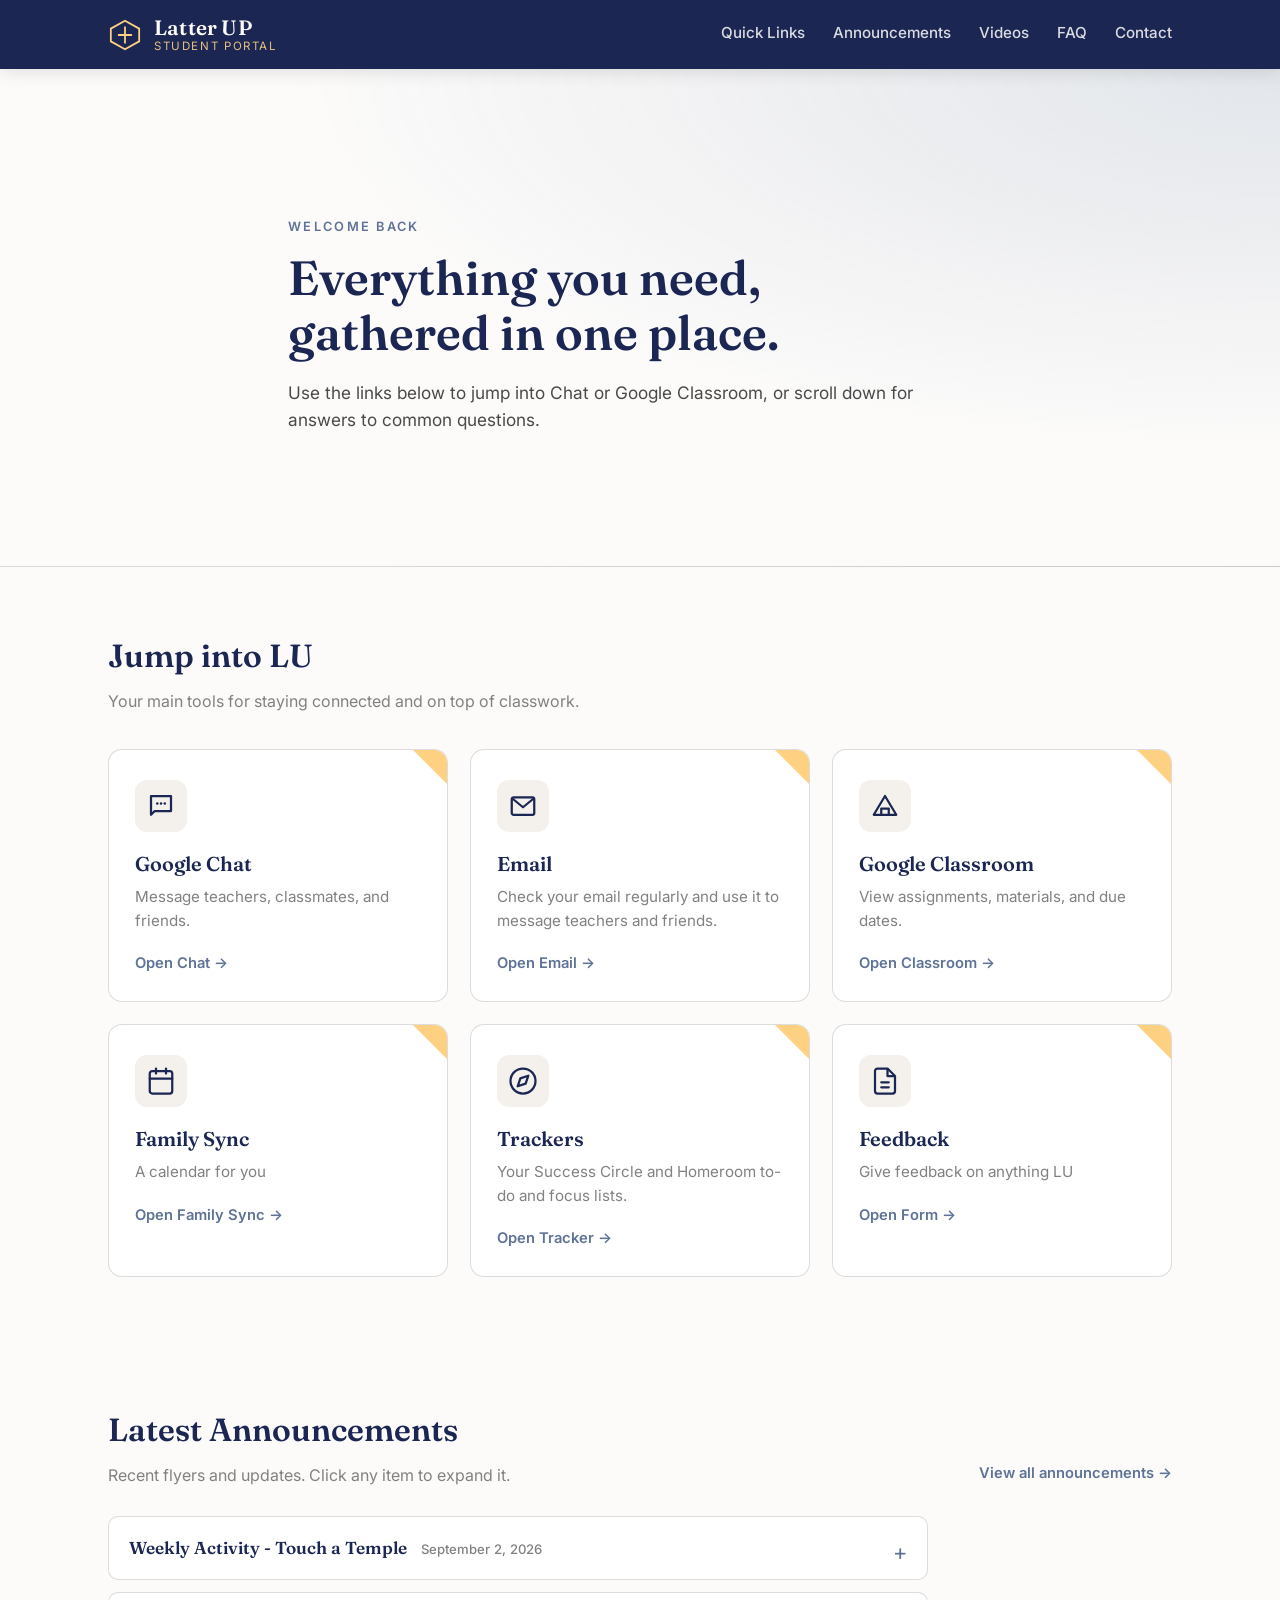
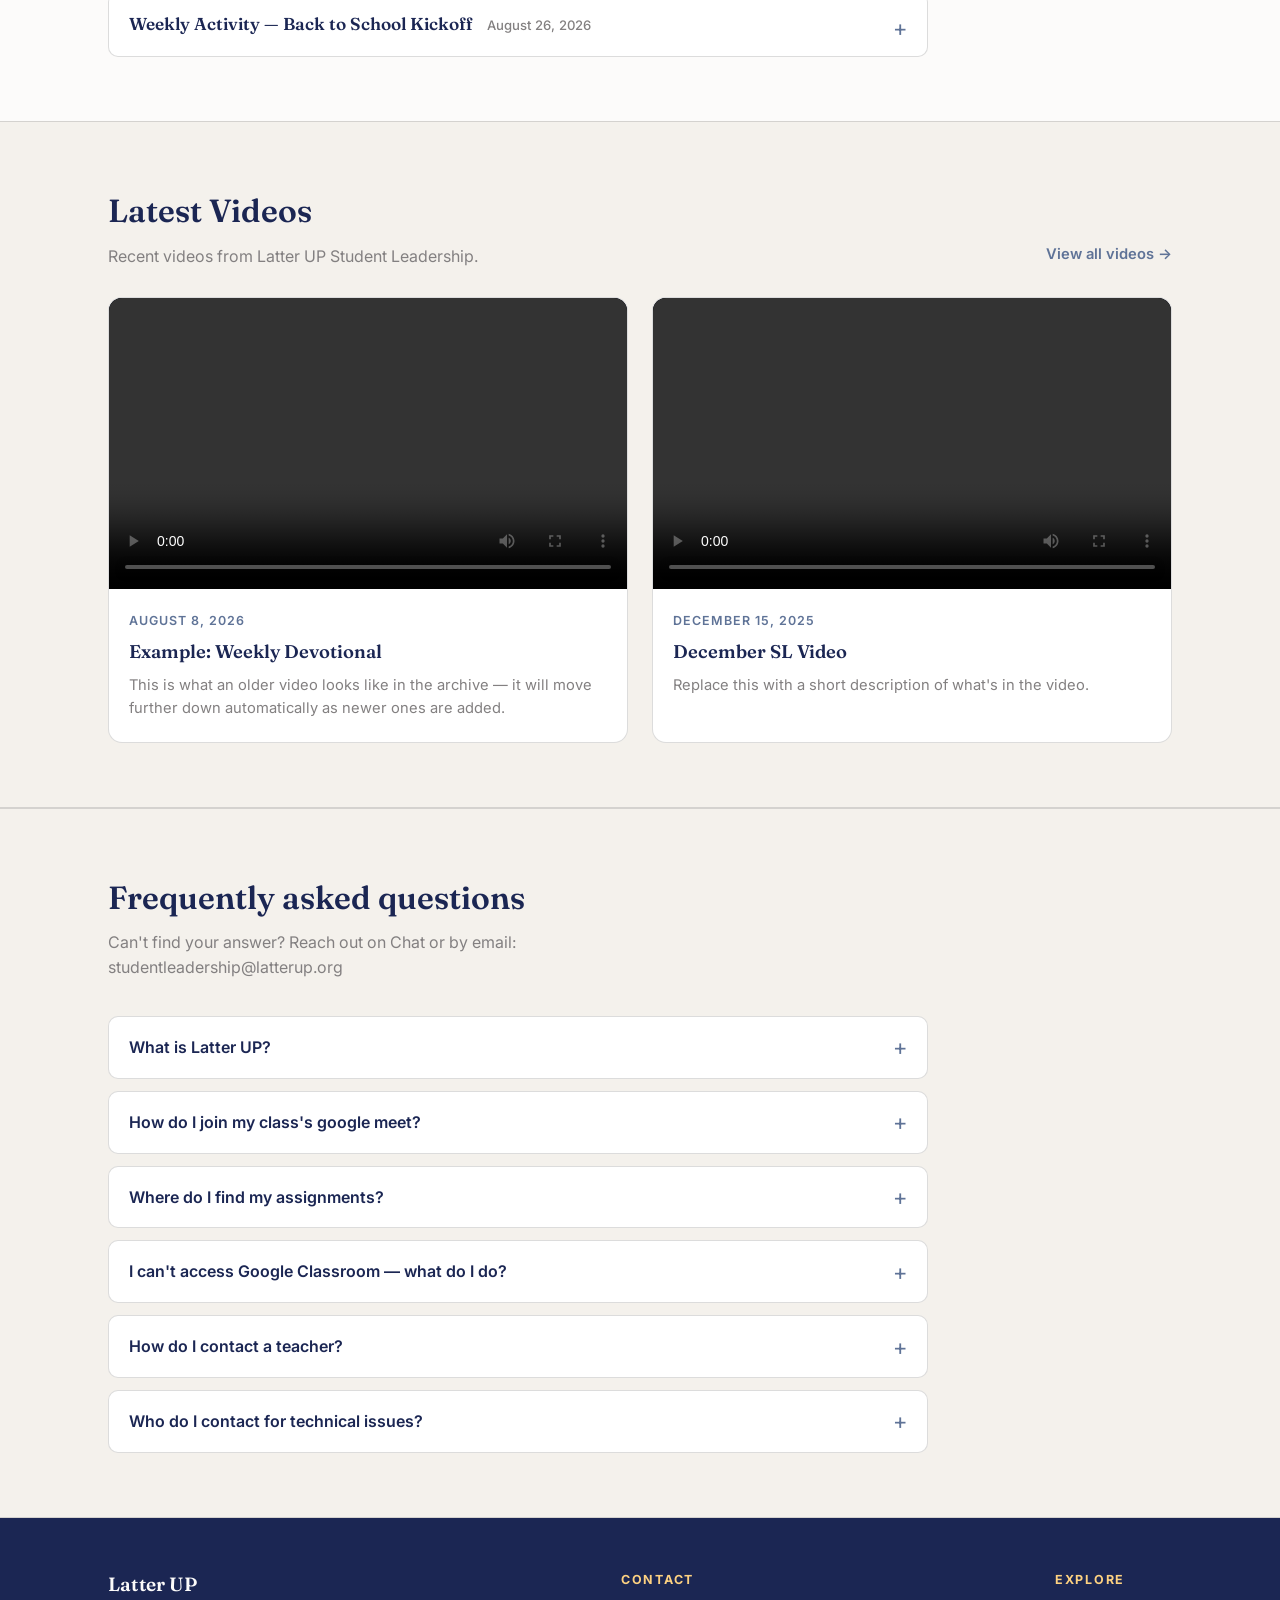
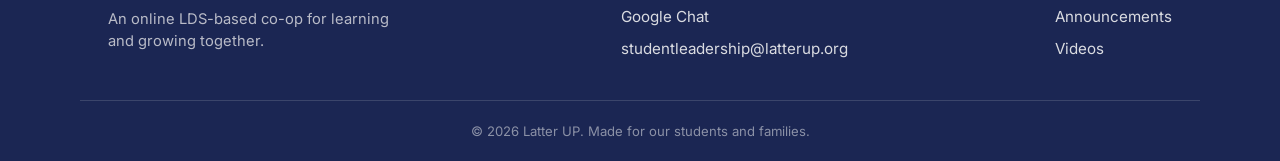
==== commit 39420eed: "Minor Updates" ====
--- a/index.html
+++ b/index.html
@@ -44,7 +44,7 @@
   <section class="hero" id="top">
     <div class="wrap hero-inner">
       <p class="eyebrow">Welcome back</p>
-      <h1>Everything you need, br> gathered in one place.</h1>
+      <h1>Everything you need, <br> gathered in one place.</h1>
       <p class="hero-lede">
         Use the links below to jump into Chat or Google Classroom, or scroll down for answers
         to common questions.
@@ -54,7 +54,7 @@
 
   <section class="links" id="links">
     <div class="wrap">
-      <h2 class="section-title">Jump back in</h2>
+      <h2 class="section-title">Jump into LU</h2>
       <p class="section-sub">Your main tools for staying connected and on top of classwork.</p>
 
       <div class="card-grid">
@@ -98,6 +98,54 @@
           <span class="card-title">Google Classroom</span>
           <span class="card-desc">View assignments, materials, and due dates.</span>
           <span class="card-cta">Open Classroom →</span>
+        </a>
+
+        <!-- Family Sync Card -->
+        <a class="portal-card" href="https://familysync.latterup.org/" target="_blank" rel="noopener">
+          <span class="corner-fold" aria-hidden="true"></span>
+          <span class="card-icon" aria-hidden="true">
+            <!-- Calendar Icon -->
+            <svg viewBox="0 0 24 24" width="30" height="30" fill="none" stroke="currentColor" stroke-width="1.8">
+              <rect x="3" y="4" width="18" height="18" rx="2" ry="2" stroke-linejoin="round"/>
+              <line x1="16" y1="2" x2="16" y2="6" stroke-linecap="round"/>
+              <line x1="8" y1="2" x2="8" y2="6" stroke-linecap="round"/>
+              <line x1="3" y1="10" x2="21" y2="10" stroke-linecap="round"/>
+            </svg>
+          </span>
+          <span class="card-title">Family Sync</span>
+          <span class="card-desc">A calendar for you</span>
+          <span class="card-cta">Open Family Sync →</span>
+        </a>
+        
+        <a class="portal-card" href="https://pathwaysandpossibilities.netlify.app/tracker" target="_blank" rel="noopener">
+          <span class="corner-fold" aria-hidden="true"></span>
+          <span class="card-icon" aria-hidden="true">
+            <!-- Compass Icon -->
+            <svg viewBox="0 0 24 24" width="30" height="30" fill="none" stroke="currentColor" stroke-width="1.8">
+              <circle cx="12" cy="12" r="10" stroke-linecap="round" stroke-linejoin="round"/>
+              <polygon points="16.24 7.76 14.12 14.12 7.76 16.24 9.88 9.88 16.24 7.76" stroke-linecap="round" stroke-linejoin="round"/>
+            </svg>
+          </span>
+          <span class="card-title">Trackers</span>
+          <span class="card-desc">Your Success Circle and Homeroom to-do and focus lists.</span>
+          <span class="card-cta">Open Tracker →</span>
+        </a>
+
+        <!-- Feedback Card -->
+        <a class="portal-card" href="https://docs.google.com/forms/d/e/1FAIpQLSfwVwucRiMsnTMPcP-LV25BrLkVb_dBFtxDyX0xMIMqguZisQ/viewform" target="_blank" rel="noopener">
+          <span class="corner-fold" aria-hidden="true"></span>
+          <span class="card-icon" aria-hidden="true">
+            <!-- Document/Form Icon -->
+            <svg viewBox="0 0 24 24" width="30" height="30" fill="none" stroke="currentColor" stroke-width="1.8">
+              <path d="M14 2H6a2 2 0 0 0-2 2v16a2 2 0 0 0 2 2h12a2 2 0 0 0 2-2V8z" stroke-linejoin="round"/>
+              <polyline points="14 2 14 8 20 8" stroke-linejoin="round"/>
+              <line x1="9" y1="13" x2="15" y2="13" stroke-linecap="round"/>
+              <line x1="9" y1="17" x2="15" y2="17" stroke-linecap="round"/>
+            </svg>
+          </span>
+          <span class="card-title">Feedback</span>
+          <span class="card-desc">Give feedback on anything LU</span>
+          <span class="card-cta">Open Form →</span>
         </a>
 
       </div>
@@ -149,7 +197,7 @@
     <div class="footer-links">
       <h3>Contact</h3>
       <a href="https://mail.google.com/chat" target="_blank" rel="noopener">Google Chat</a>
-      <a href="mailto:latterup@gmail.com">latterup@gmail.com</a>
+      <a href="mailto:studentleadership@latterup.org">studentleadership@latterup.org</a>
     </div>
     <div class="footer-links">
       <h3>Explore</h3>
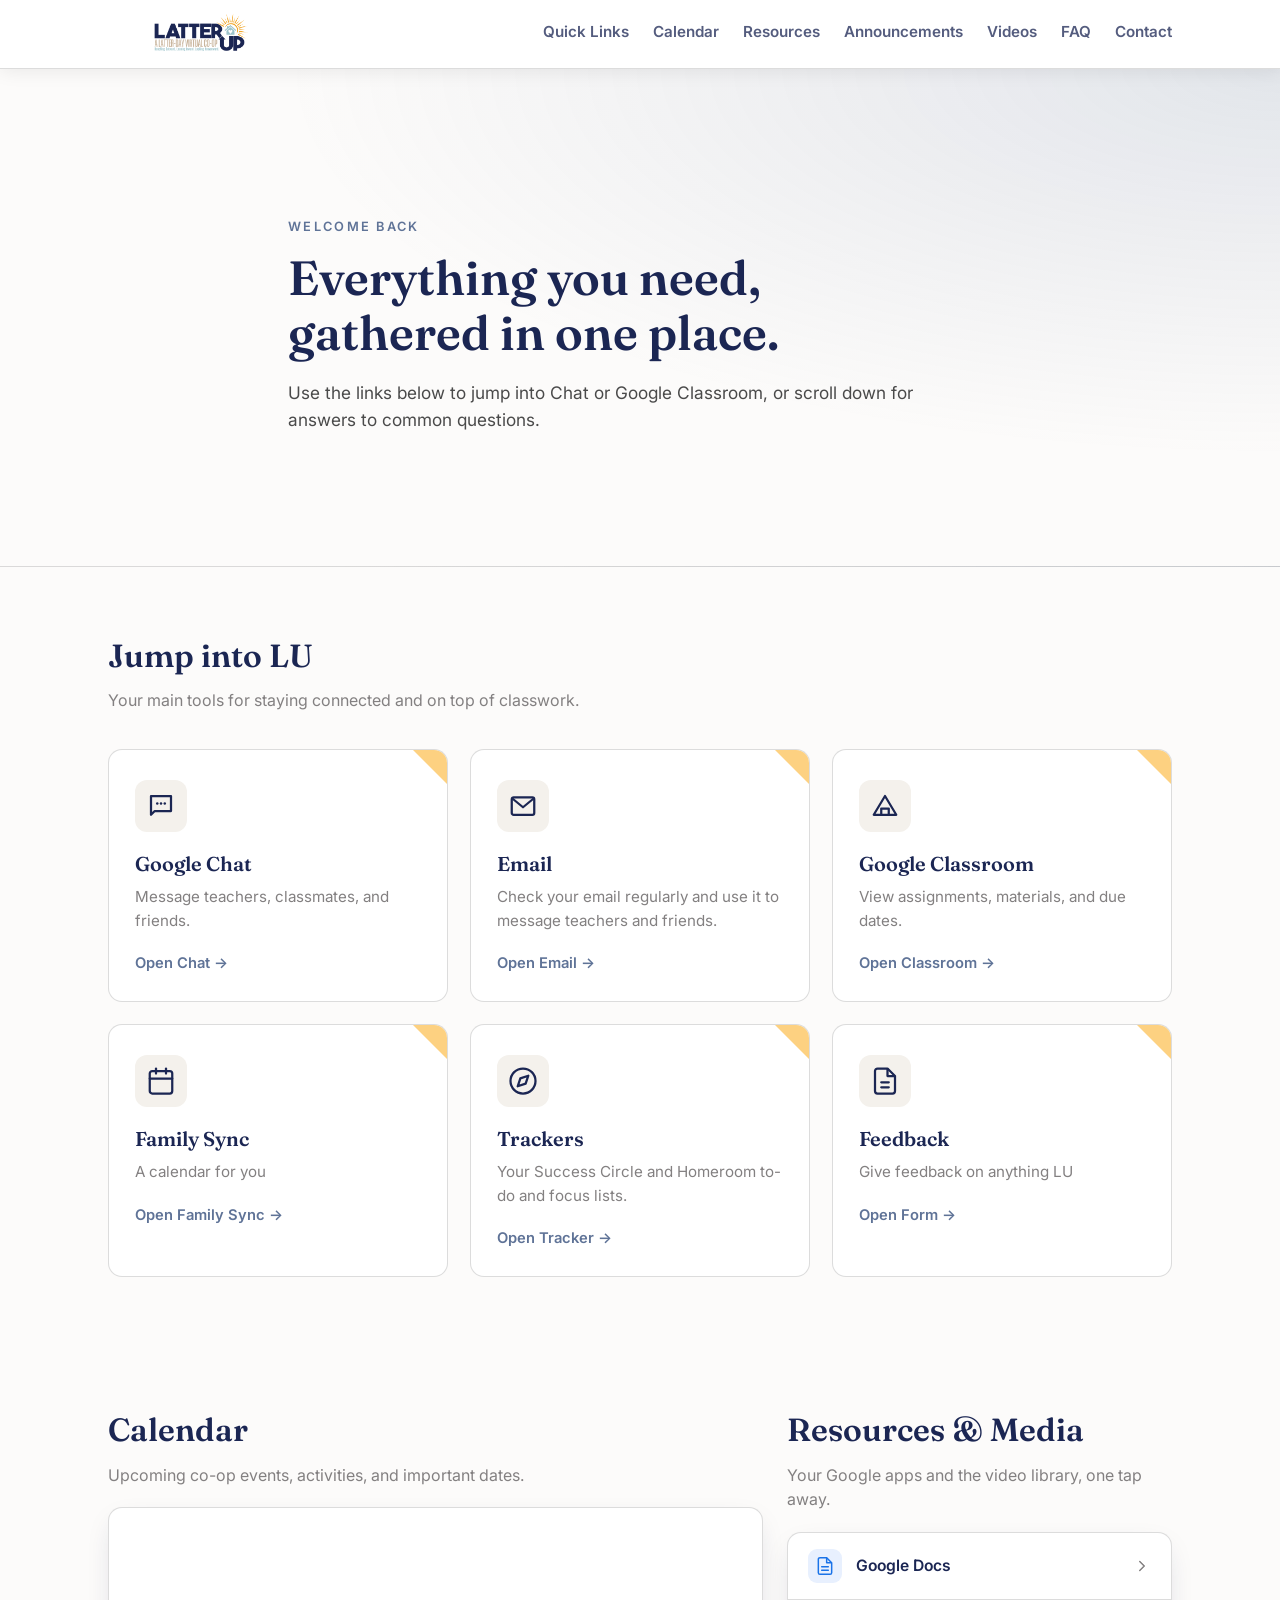
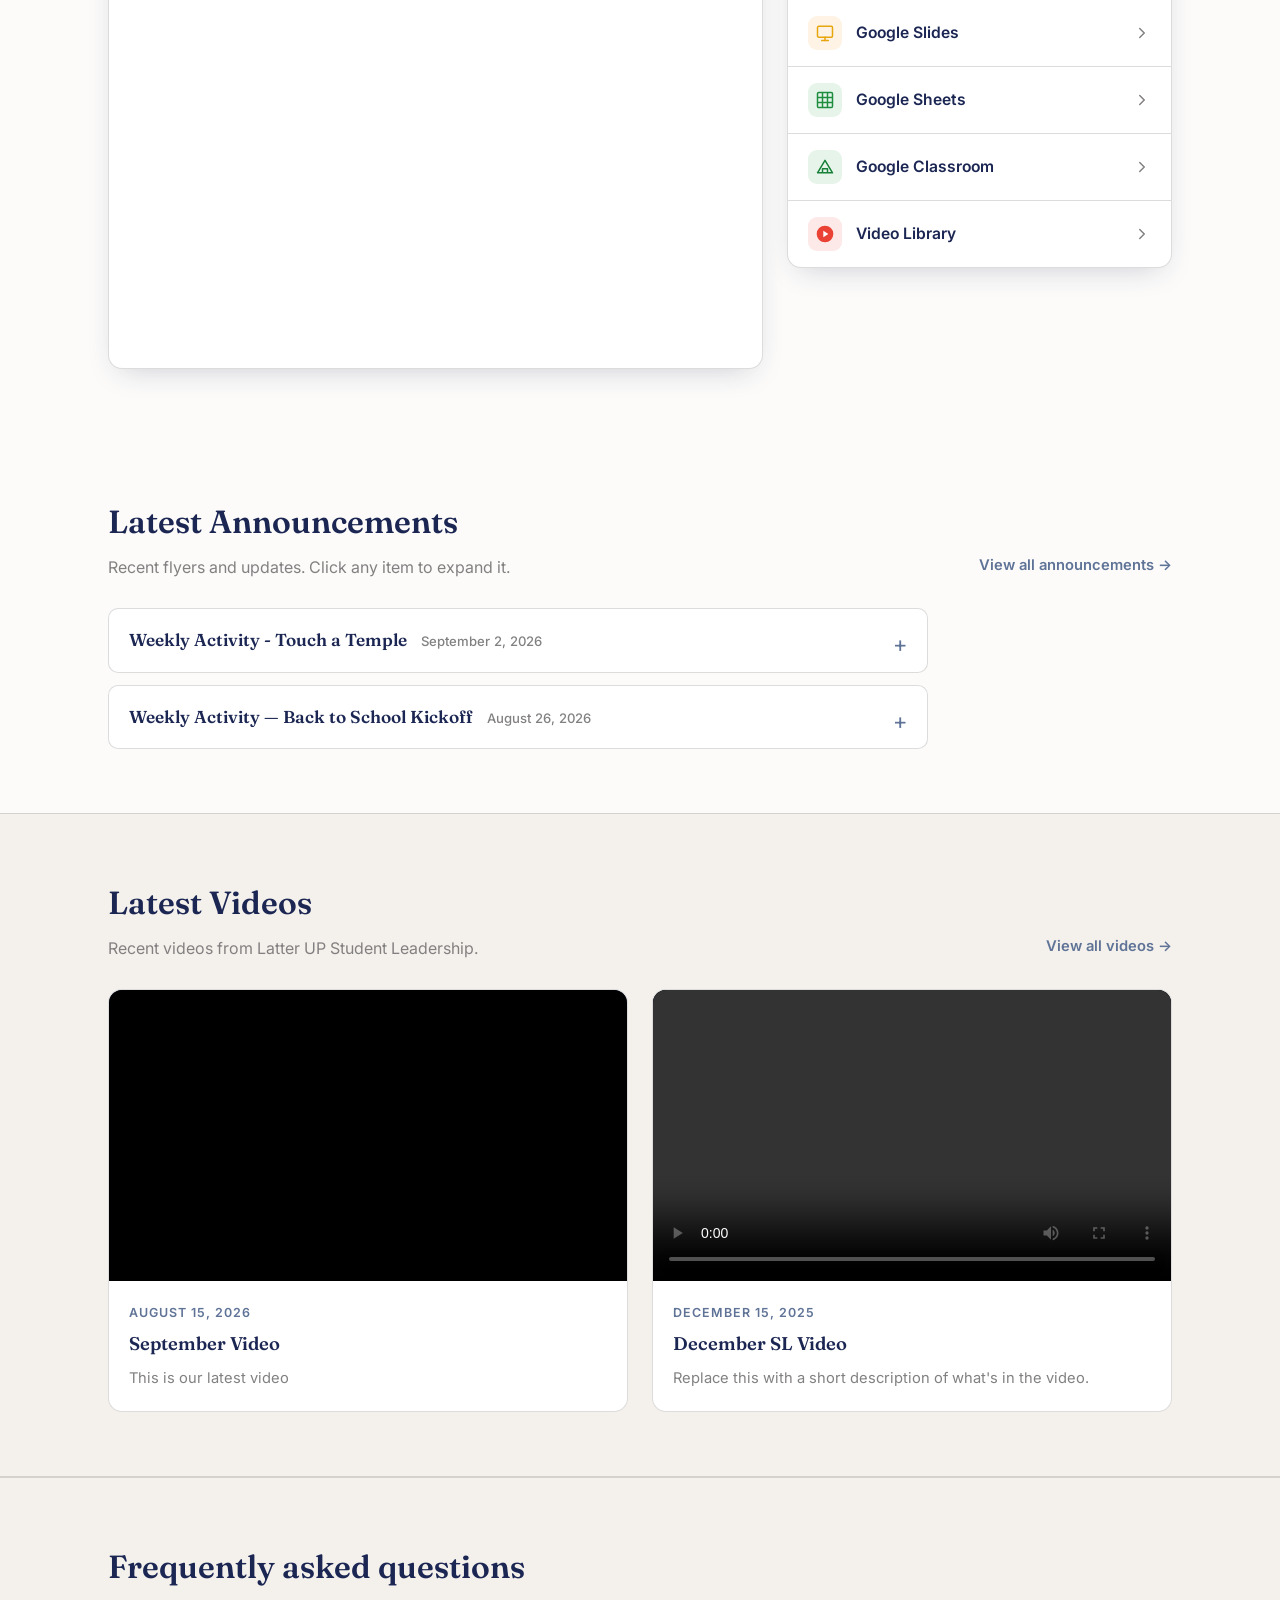
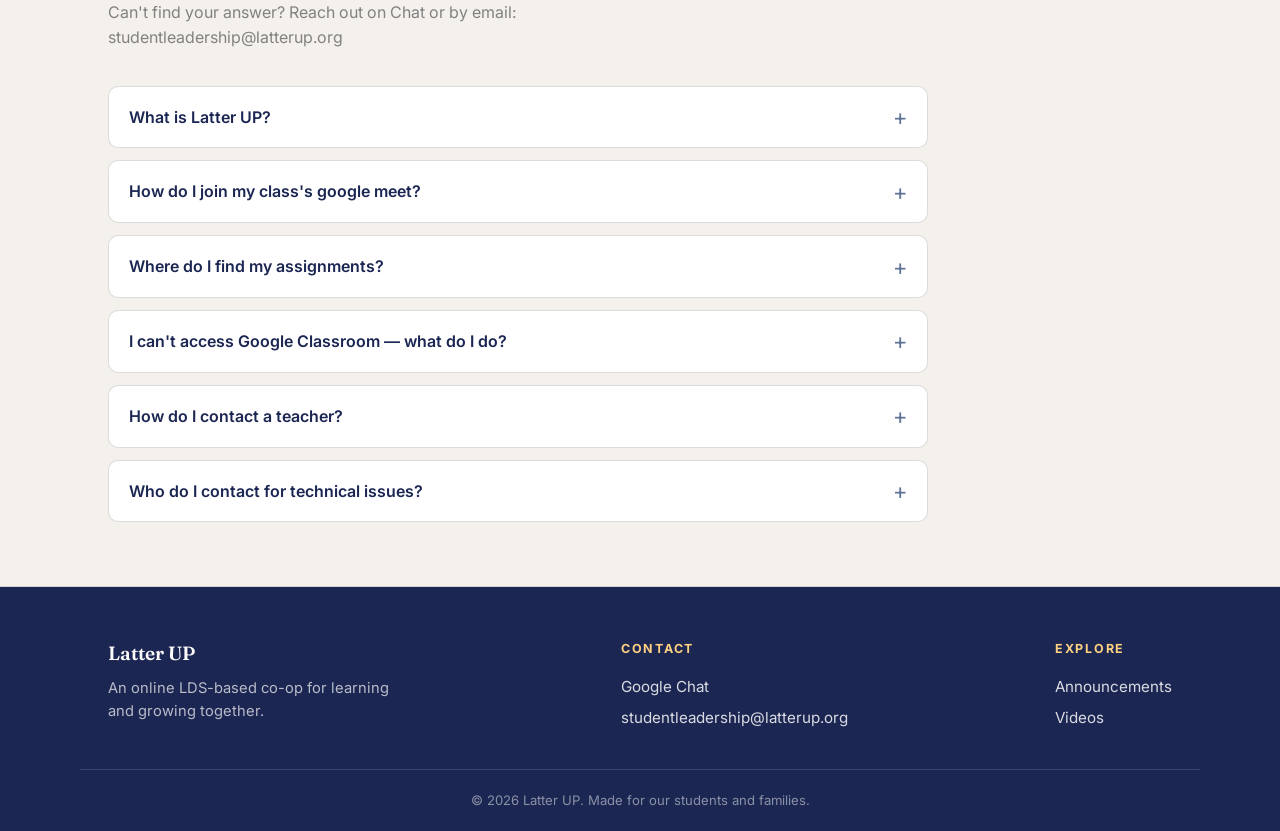
==== commit dee0401d: "updates" ====
--- a/index.html
+++ b/index.html
@@ -18,19 +18,12 @@
 <header class="site-header">
   <div class="wrap header-inner">
     <a class="brand" href="#top">
-      <span class="brand-mark" aria-hidden="true">
-        <svg viewBox="0 0 48 48" width="34" height="34">
-          <path d="M24 4 L44 15 V33 L24 44 L4 33 V15 Z" fill="none" stroke="currentColor" stroke-width="2.5"/>
-          <path d="M24 13 L24 35 M15 24 L33 24" stroke="currentColor" stroke-width="2.5" stroke-linecap="round"/>
-        </svg>
-      </span>
-      <span class="brand-text">
-        <span class="brand-name">Latter UP</span>
-        <span class="brand-sub">Student Portal</span>
-      </span>
+      <img class="brand-logo" src="assets/logo.png" alt="Latter UP — A Latter-day Virtual Co-op">
     </a>
     <nav class="site-nav" aria-label="Primary">
       <a href="#links">Quick Links</a>
+      <a href="#calendar">Calendar</a>
+      <a href="#resources">Resources</a>
       <a href="announcements.html">Announcements</a>
       <a href="videos.html">Videos</a>
       <a href="#faq">FAQ</a>
@@ -152,6 +145,121 @@
     </div>
   </section>
 
+  <section class="calendar" id="calendar">
+    <div class="wrap">
+      <div class="calendar-layout">
+
+        <div class="calendar-col">
+          <h2 class="section-title">Calendar</h2>
+          <p class="section-sub">Upcoming co-op events, activities, and important dates.</p>
+          <div class="calendar-embed-wrap">
+            <!--
+              CALENDAR EMBED — this is wired up to the Latter UP calendar.
+              To point it at a different calendar later, replace the ID in
+              the src="" URL below with a new Calendar ID (see README.md).
+            -->
+            <iframe
+              src="https://calendar.google.com/calendar/embed?src=c_89dc017a8e1fe23a1e52854bf48c46e3c582ebdf8a839e10150ae4cf50639ca2%40group.calendar.google.com&ctz=America%2FDenver"
+              title="Latter UP Calendar"
+              loading="lazy">
+            </iframe>
+          </div>
+        </div>
+
+        <div class="resources-col" id="resources">
+          <h2 class="section-title">Resources &amp; Media</h2>
+          <p class="section-sub">Your Google apps and the video library, one tap away.</p>
+
+          <div class="resource-list">
+
+            <a class="resource-row" href="https://docs.google.com" target="_blank" rel="noopener">
+              <span class="resource-icon resource-icon--docs" aria-hidden="true">
+                <svg viewBox="0 0 24 24" width="20" height="20" fill="none" stroke="currentColor" stroke-width="1.8">
+                  <path d="M14 2H6a2 2 0 0 0-2 2v16a2 2 0 0 0 2 2h12a2 2 0 0 0 2-2V8z" stroke-linejoin="round"/>
+                  <polyline points="14 2 14 8 20 8" stroke-linejoin="round"/>
+                  <line x1="8" y1="13" x2="16" y2="13" stroke-linecap="round"/>
+                  <line x1="8" y1="17" x2="16" y2="17" stroke-linecap="round"/>
+                </svg>
+              </span>
+              <span class="resource-label">Google Docs</span>
+              <span class="resource-chevron" aria-hidden="true">
+                <svg viewBox="0 0 24 24" width="18" height="18" fill="none" stroke="currentColor" stroke-width="2">
+                  <polyline points="9 6 15 12 9 18" stroke-linecap="round" stroke-linejoin="round"/>
+                </svg>
+              </span>
+            </a>
+
+            <a class="resource-row" href="https://slides.google.com" target="_blank" rel="noopener">
+              <span class="resource-icon resource-icon--slides" aria-hidden="true">
+                <svg viewBox="0 0 24 24" width="20" height="20" fill="none" stroke="currentColor" stroke-width="1.8">
+                  <rect x="3" y="4" width="18" height="13" rx="1.5" stroke-linejoin="round"/>
+                  <path d="M8 21h8" stroke-linecap="round"/>
+                  <path d="M12 17v4" stroke-linecap="round"/>
+                </svg>
+              </span>
+              <span class="resource-label">Google Slides</span>
+              <span class="resource-chevron" aria-hidden="true">
+                <svg viewBox="0 0 24 24" width="18" height="18" fill="none" stroke="currentColor" stroke-width="2">
+                  <polyline points="9 6 15 12 9 18" stroke-linecap="round" stroke-linejoin="round"/>
+                </svg>
+              </span>
+            </a>
+
+            <a class="resource-row" href="https://sheets.google.com" target="_blank" rel="noopener">
+              <span class="resource-icon resource-icon--sheets" aria-hidden="true">
+                <svg viewBox="0 0 24 24" width="20" height="20" fill="none" stroke="currentColor" stroke-width="1.8">
+                  <rect x="3" y="3" width="18" height="18" rx="1.5" stroke-linejoin="round"/>
+                  <line x1="3" y1="9" x2="21" y2="9"/>
+                  <line x1="3" y1="15" x2="21" y2="15"/>
+                  <line x1="9" y1="3" x2="9" y2="21"/>
+                  <line x1="15" y1="3" x2="15" y2="21"/>
+                </svg>
+              </span>
+              <span class="resource-label">Google Sheets</span>
+              <span class="resource-chevron" aria-hidden="true">
+                <svg viewBox="0 0 24 24" width="18" height="18" fill="none" stroke="currentColor" stroke-width="2">
+                  <polyline points="9 6 15 12 9 18" stroke-linecap="round" stroke-linejoin="round"/>
+                </svg>
+              </span>
+            </a>
+
+            <a class="resource-row" href="https://classroom.google.com" target="_blank" rel="noopener">
+              <span class="resource-icon resource-icon--classroom" aria-hidden="true">
+                <svg viewBox="0 0 24 24" width="20" height="20" fill="none" stroke="currentColor" stroke-width="1.8">
+                  <path d="M3 19 12 4l9 15z" stroke-linejoin="round"/>
+                  <path d="M9 19v-5h6v5" stroke-linejoin="round"/>
+                </svg>
+              </span>
+              <span class="resource-label">Google Classroom</span>
+              <span class="resource-chevron" aria-hidden="true">
+                <svg viewBox="0 0 24 24" width="18" height="18" fill="none" stroke="currentColor" stroke-width="2">
+                  <polyline points="9 6 15 12 9 18" stroke-linecap="round" stroke-linejoin="round"/>
+                </svg>
+              </span>
+            </a>
+
+            <a class="resource-row" href="videos.html">
+              <span class="resource-icon resource-icon--video" aria-hidden="true">
+                <svg viewBox="0 0 24 24" width="20" height="20" fill="currentColor" stroke="none">
+                  <circle cx="12" cy="12" r="10" fill="currentColor"/>
+                  <polygon points="10 8 16 12 10 16" fill="white"/>
+                </svg>
+              </span>
+              <span class="resource-label">Video Library</span>
+              <span class="resource-chevron" aria-hidden="true">
+                <svg viewBox="0 0 24 24" width="18" height="18" fill="none" stroke="currentColor" stroke-width="2">
+                  <polyline points="9 6 15 12 9 18" stroke-linecap="round" stroke-linejoin="round"/>
+                </svg>
+              </span>
+            </a>
+
+          </div>
+        </div>
+
+      </div>
+    </div>
+  </section>
+
   <section class="announcements" id="announcements">
     <div class="wrap">
       <div class="section-head-row">
--- a/styles.css
+++ b/styles.css
@@ -71,75 +71,62 @@
 
 /* ---------- Header ---------- */
 .site-header {
-  background: var(--navy);
-  color: var(--cream);
+  background: #ffffff;
+  color: var(--navy);
   position: sticky;
   top: 0;
   z-index: 50;
-  box-shadow: 0 2px 18px rgba(0,0,0,0.12);
+  box-shadow: 0 2px 18px rgba(0,0,0,0.08);
+  border-bottom: 1px solid var(--stone-line);
 }
 
 .header-inner {
   display: flex;
   align-items: center;
   justify-content: space-between;
-  padding-top: 16px;
-  padding-bottom: 16px;
+  padding-top: 12px;
+  padding-bottom: 12px;
+  gap: 20px;
 }
 
 .brand {
   display: flex;
   align-items: center;
-  gap: 12px;
-}
-.brand-mark {
-  color: var(--gold);
-  display: inline-flex;
   flex-shrink: 0;
 }
-.brand-text {
-  display: flex;
-  flex-direction: column;
-  line-height: 1.15;
-}
-.brand-name {
-  font-family: var(--font-display);
-  font-weight: 600;
-  font-size: 1.3rem;
-  letter-spacing: 0.01em;
-}
-.brand-sub {
-  font-size: 0.72rem;
-  text-transform: uppercase;
-  letter-spacing: 0.14em;
-  color: var(--gold);
-  opacity: 0.9;
+.brand-logo {
+  height: 44px;
+  width: auto;
+  display: block;
 }
 
 .site-nav {
   display: flex;
-  gap: 28px;
+  flex-wrap: wrap;
+  gap: 24px;
 }
 .site-nav a {
   font-size: 0.95rem;
-  font-weight: 500;
-  color: var(--cream);
-  opacity: 0.85;
+  font-weight: 600;
+  color: var(--navy);
+  opacity: 0.75;
   position: relative;
   padding-bottom: 4px;
   transition: opacity 0.2s ease;
 }
-.site-nav a:hover { opacity: 1; }
+.site-nav a:hover,
+.site-nav a[aria-current="page"] { opacity: 1; }
 .site-nav a::after {
   content: "";
   position: absolute;
   left: 0; bottom: 0;
   width: 0%;
   height: 2px;
-  background: var(--gold);
+  background: var(--gold-deep);
   transition: width 0.25s ease;
 }
-.site-nav a:hover::after { width: 100%; }
+.site-nav a:hover::after,
+.site-nav a[aria-current="page"]::after { width: 100%; }
 
 /* ---------- Hero ---------- */
 .hero {
@@ -262,6 +249,108 @@
 }
 .portal-card:hover .card-cta { color: var(--navy); }
 
+/* ---------- Calendar ---------- */
+.calendar { background: var(--cream); }
+
+.calendar-layout {
+  display: grid;
+  grid-template-columns: minmax(0, 1.7fr) minmax(280px, 1fr);
+  gap: 32px 24px;
+  align-items: start;
+}
+
+.calendar-col .section-title,
+.resources-col .section-title {
+  margin-bottom: 8px;
+}
+.calendar-col .section-sub,
+.resources-col .section-sub {
+  margin-bottom: 20px;
+}
+
+.calendar-embed-wrap {
+  border: 1px solid var(--stone-line);
+  border-radius: var(--radius);
+  overflow: hidden;
+  background: #ffffff;
+  box-shadow: var(--shadow);
+  min-height: 460px;
+}
+.calendar-embed-wrap iframe {
+  width: 100%;
+  height: 100%;
+  min-height: 460px;
+  border: none;
+  display: block;
+}
+
+@media (max-width: 900px) {
+  .calendar-layout {
+    grid-template-columns: 1fr;
+  }
+  .calendar-embed-wrap,
+  .calendar-embed-wrap iframe {
+    min-height: 380px;
+  }
+}
+
+/* ---------- Resources & Media (list-style card) ---------- */
+.resource-list {
+  background: #ffffff;
+  border: 1px solid var(--stone-line);
+  border-radius: var(--radius);
+  overflow: hidden;
+  box-shadow: var(--shadow);
+}
+
+.resource-row {
+  display: flex;
+  align-items: center;
+  gap: 14px;
+  padding: 16px 20px;
+  border-bottom: 1px solid var(--stone-line);
+  transition: background 0.18s ease;
+}
+.resource-row:last-child {
+  border-bottom: none;
+}
+.resource-row:hover,
+.resource-row:focus-visible {
+  background: var(--cream-dim);
+}
+
+.resource-icon {
+  flex-shrink: 0;
+  width: 34px;
+  height: 34px;
+  border-radius: 9px;
+  display: flex;
+  align-items: center;
+  justify-content: center;
+}
+.resource-icon--docs     { background: #E8F0FE; color: #1A73E8; }
+.resource-icon--slides   { background: #FEF3E4; color: #E9A50D; }
+.resource-icon--sheets   { background: #E6F4EA; color: #1E8E3E; }
+.resource-icon--classroom{ background: #E6F4EA; color: #188038; }
+.resource-icon--video    { background: #FDE9E7; color: #EA4335; }
+
+.resource-label {
+  flex: 1;
+  font-weight: 600;
+  font-size: 0.98rem;
+  color: var(--navy);
+}
+
+.resource-chevron {
+  flex-shrink: 0;
+  color: var(--stone);
+  transition: transform 0.18s ease, color 0.18s ease;
+}
+.resource-row:hover .resource-chevron {
+  transform: translateX(2px);
+  color: var(--slate);
+}
+
 /* ---------- Section head row (title + "View all" link) ---------- */
 .section-head-row {
   display: flex;
@@ -614,8 +703,9 @@
 
 /* ---------- Responsive ---------- */
 @media (max-width: 640px) {
-  .site-nav { gap: 18px; }
-  .header-inner { flex-wrap: wrap; gap: 12px; }
+  .site-nav { gap: 14px; }
+  .header-inner { flex-wrap: wrap; gap: 10px; }
+  .brand-logo { height: 34px; }
   .hero-inner { padding: 56px 24px 48px; }
   section { padding: 48px 0; }
 }
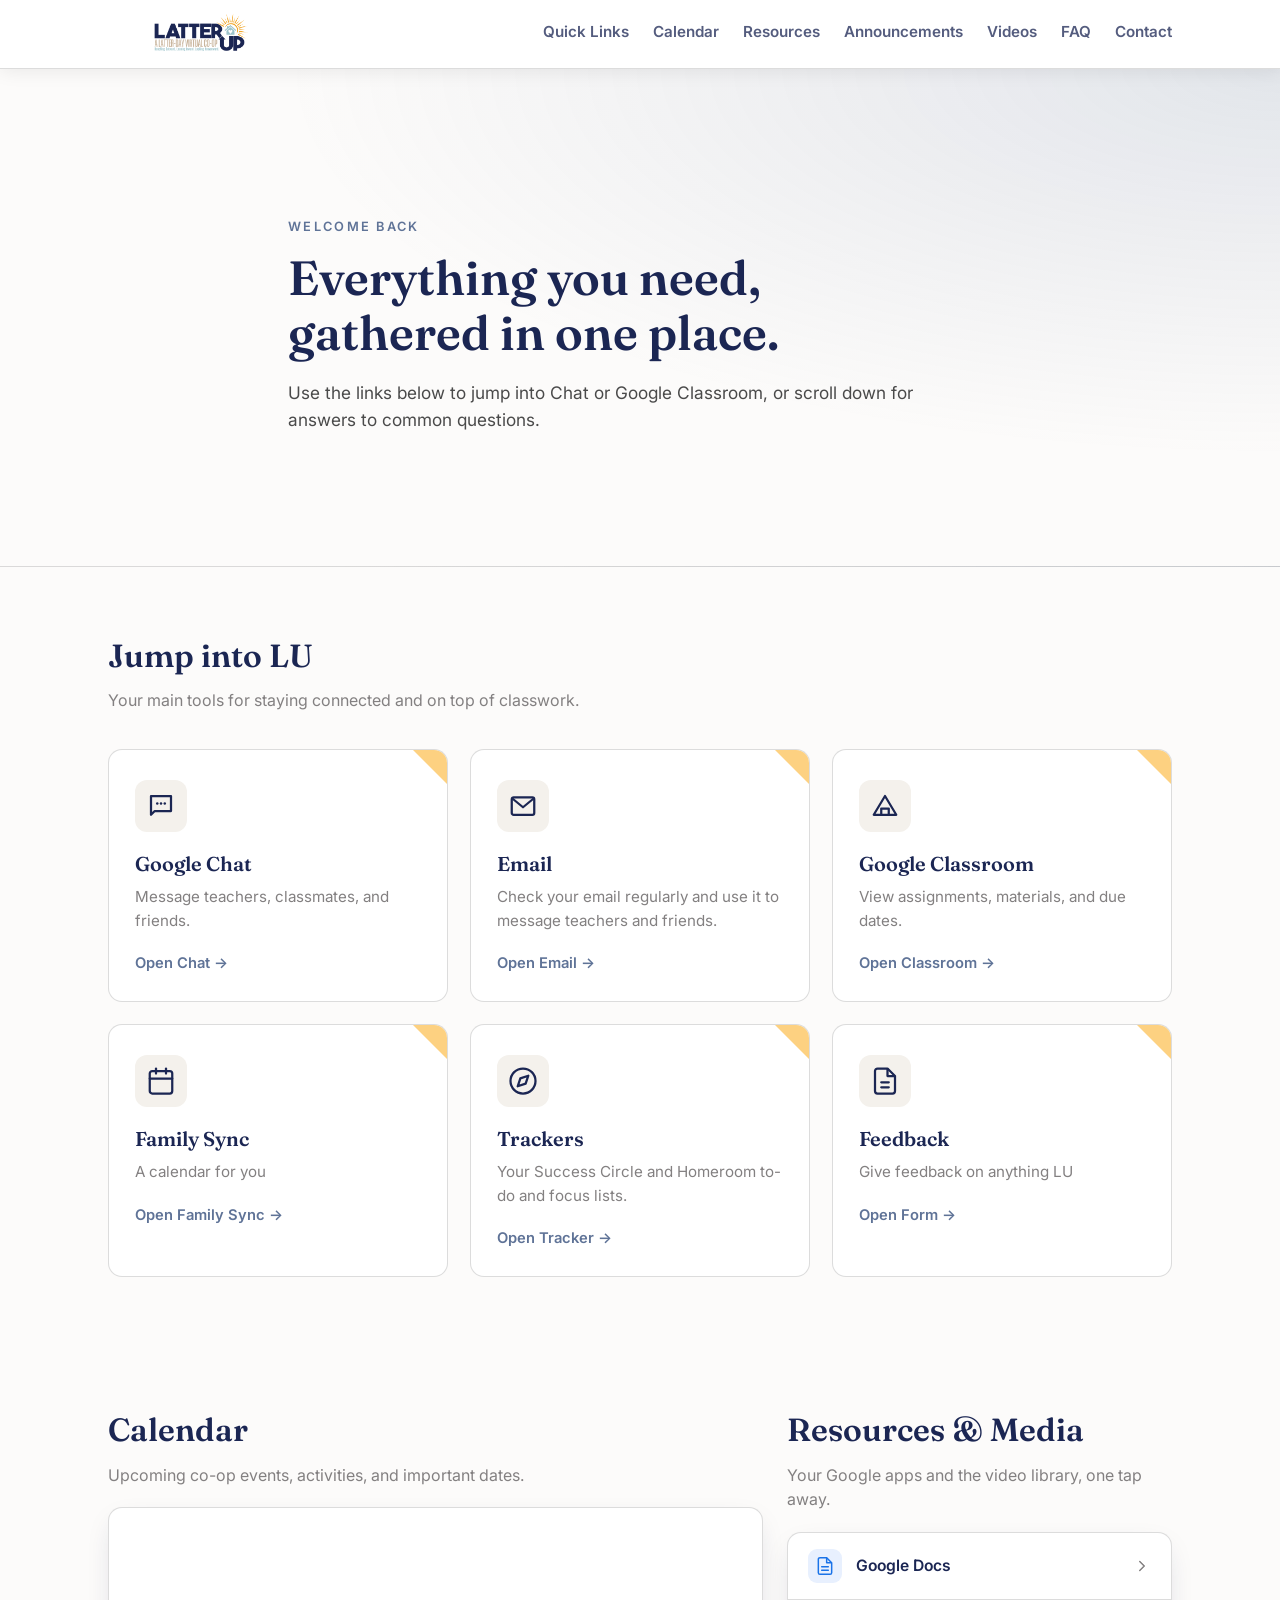
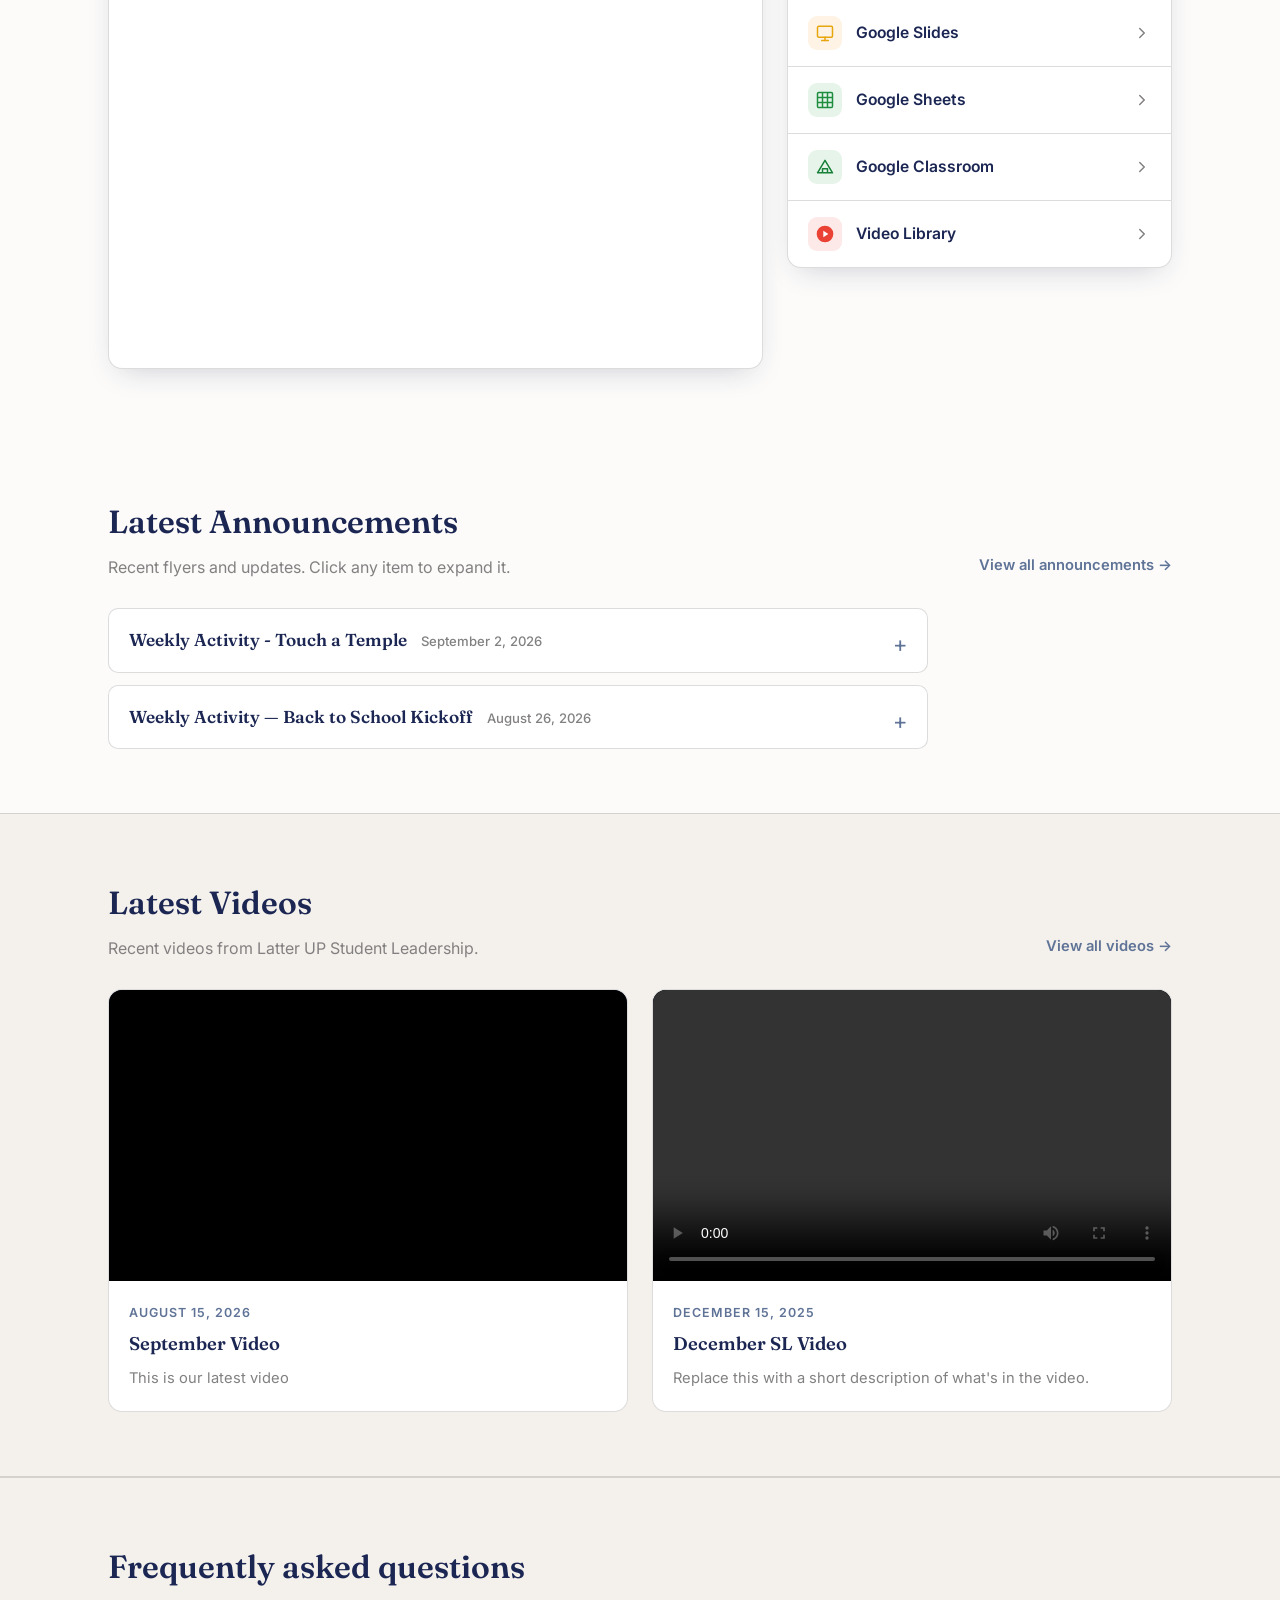
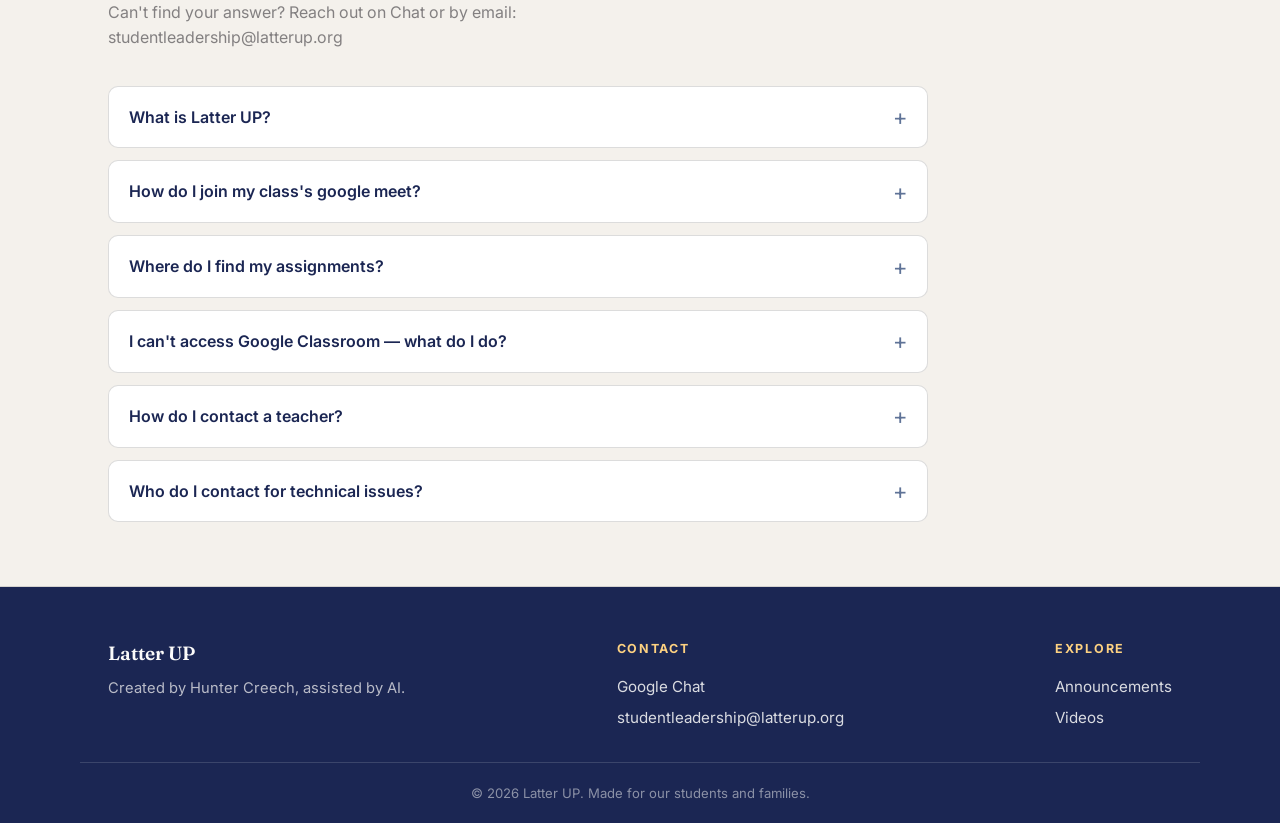
==== commit 4a029c7a: "Update index.html" ====
--- a/index.html
+++ b/index.html
@@ -5,7 +5,7 @@
 <meta name="viewport" content="width=device-width, initial-scale=1.0">
 <title>Latter UP — Student Portal</title>
 <meta name="description" content="Student portal for Latter UP, an online LDS-based co-op. Find quick links to Google Chat, email, Google Classroom, and answers to common questions.">
-<link rel="icon" href="assets/favicon.svg" type="image/svg+xml">
+<link rel="icon" href="assets/favicon.png" type="image/png">
 <link rel="preconnect" href="https://fonts.googleapis.com">
 <link rel="preconnect" href="https://fonts.gstatic.com" crossorigin>
 <link href="https://fonts.googleapis.com/css2?family=Fraunces:opsz,wght@9..144,400;9..144,500;9..144,600;9..144,700&family=Inter:wght@400;500;600;700&display=swap" rel="stylesheet">
@@ -300,7 +300,7 @@
   <div class="wrap footer-inner">
     <div class="footer-brand">
       <span class="brand-name">Latter UP</span>
-      <p>An online LDS-based co-op for learning and growing together.</p>
+      <p>Created by Hunter Creech, assisted by AI.</p>
     </div>
     <div class="footer-links">
       <h3>Contact</h3>
